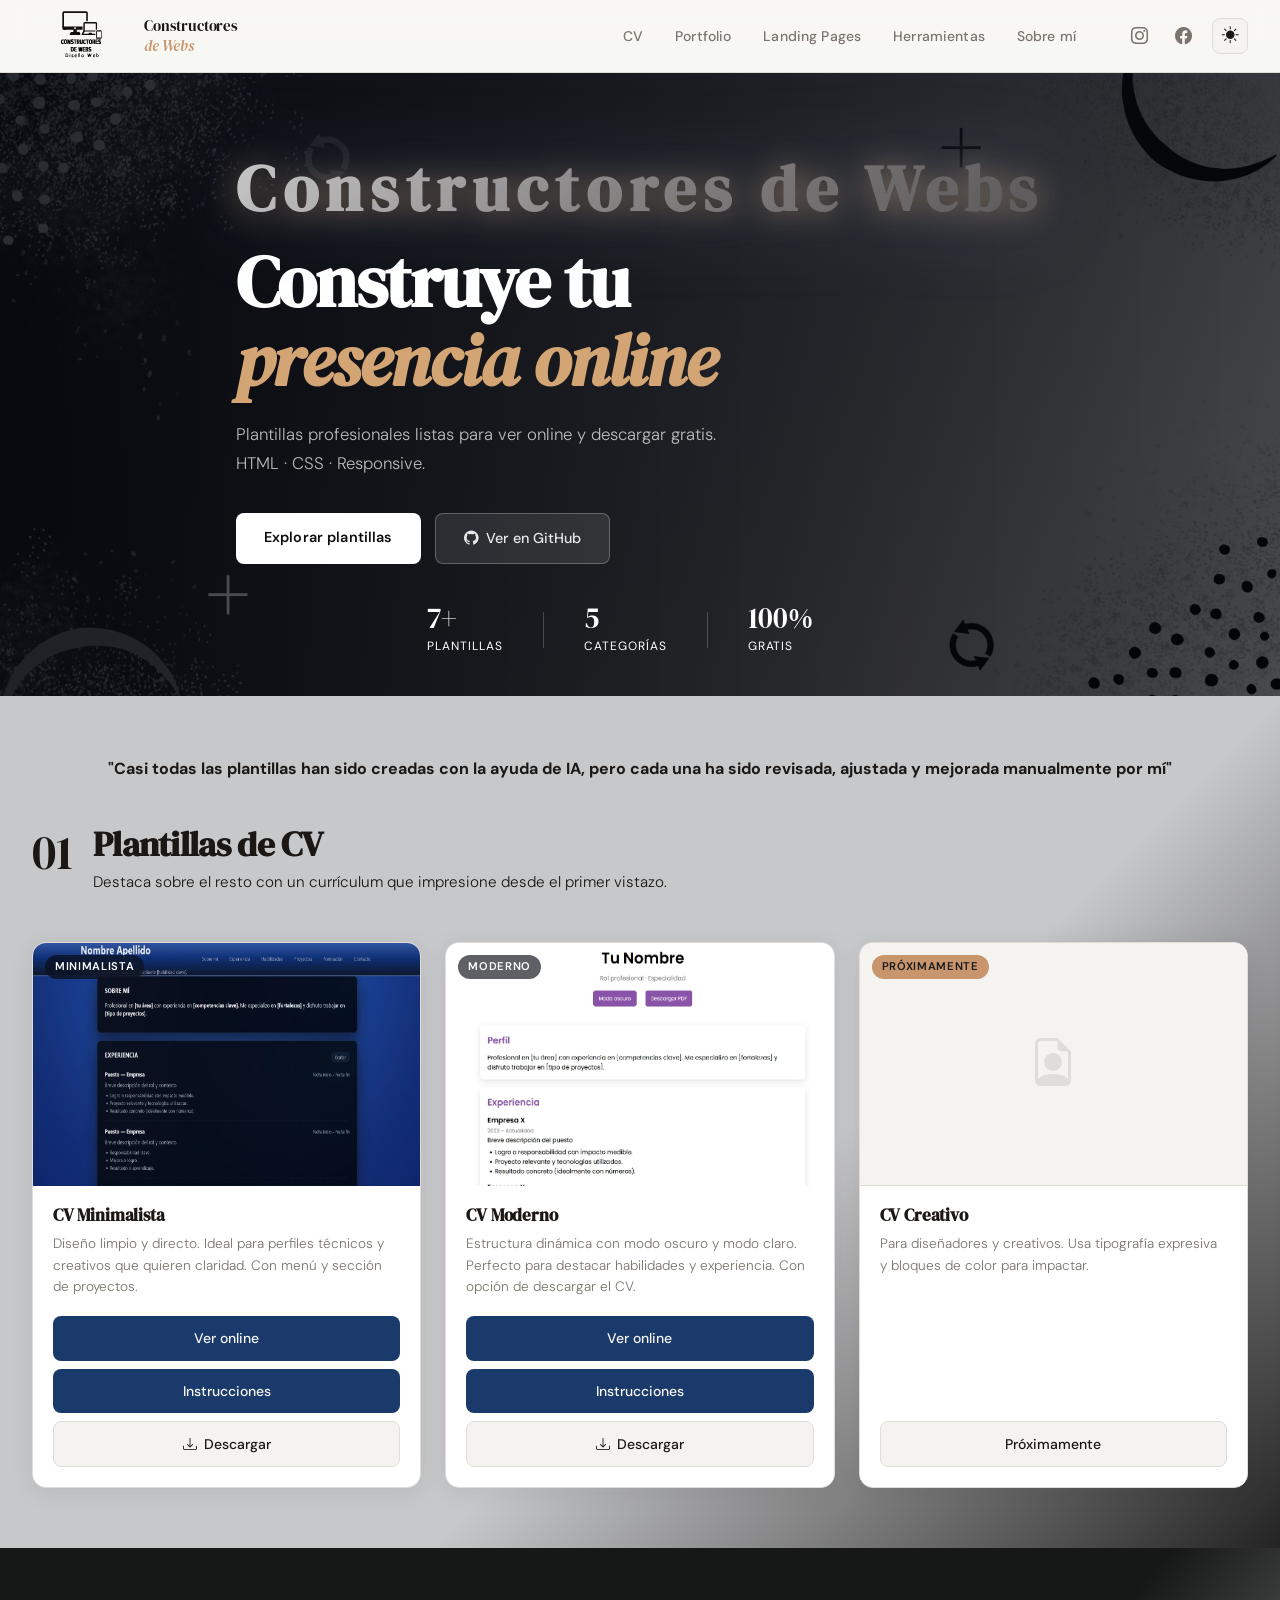
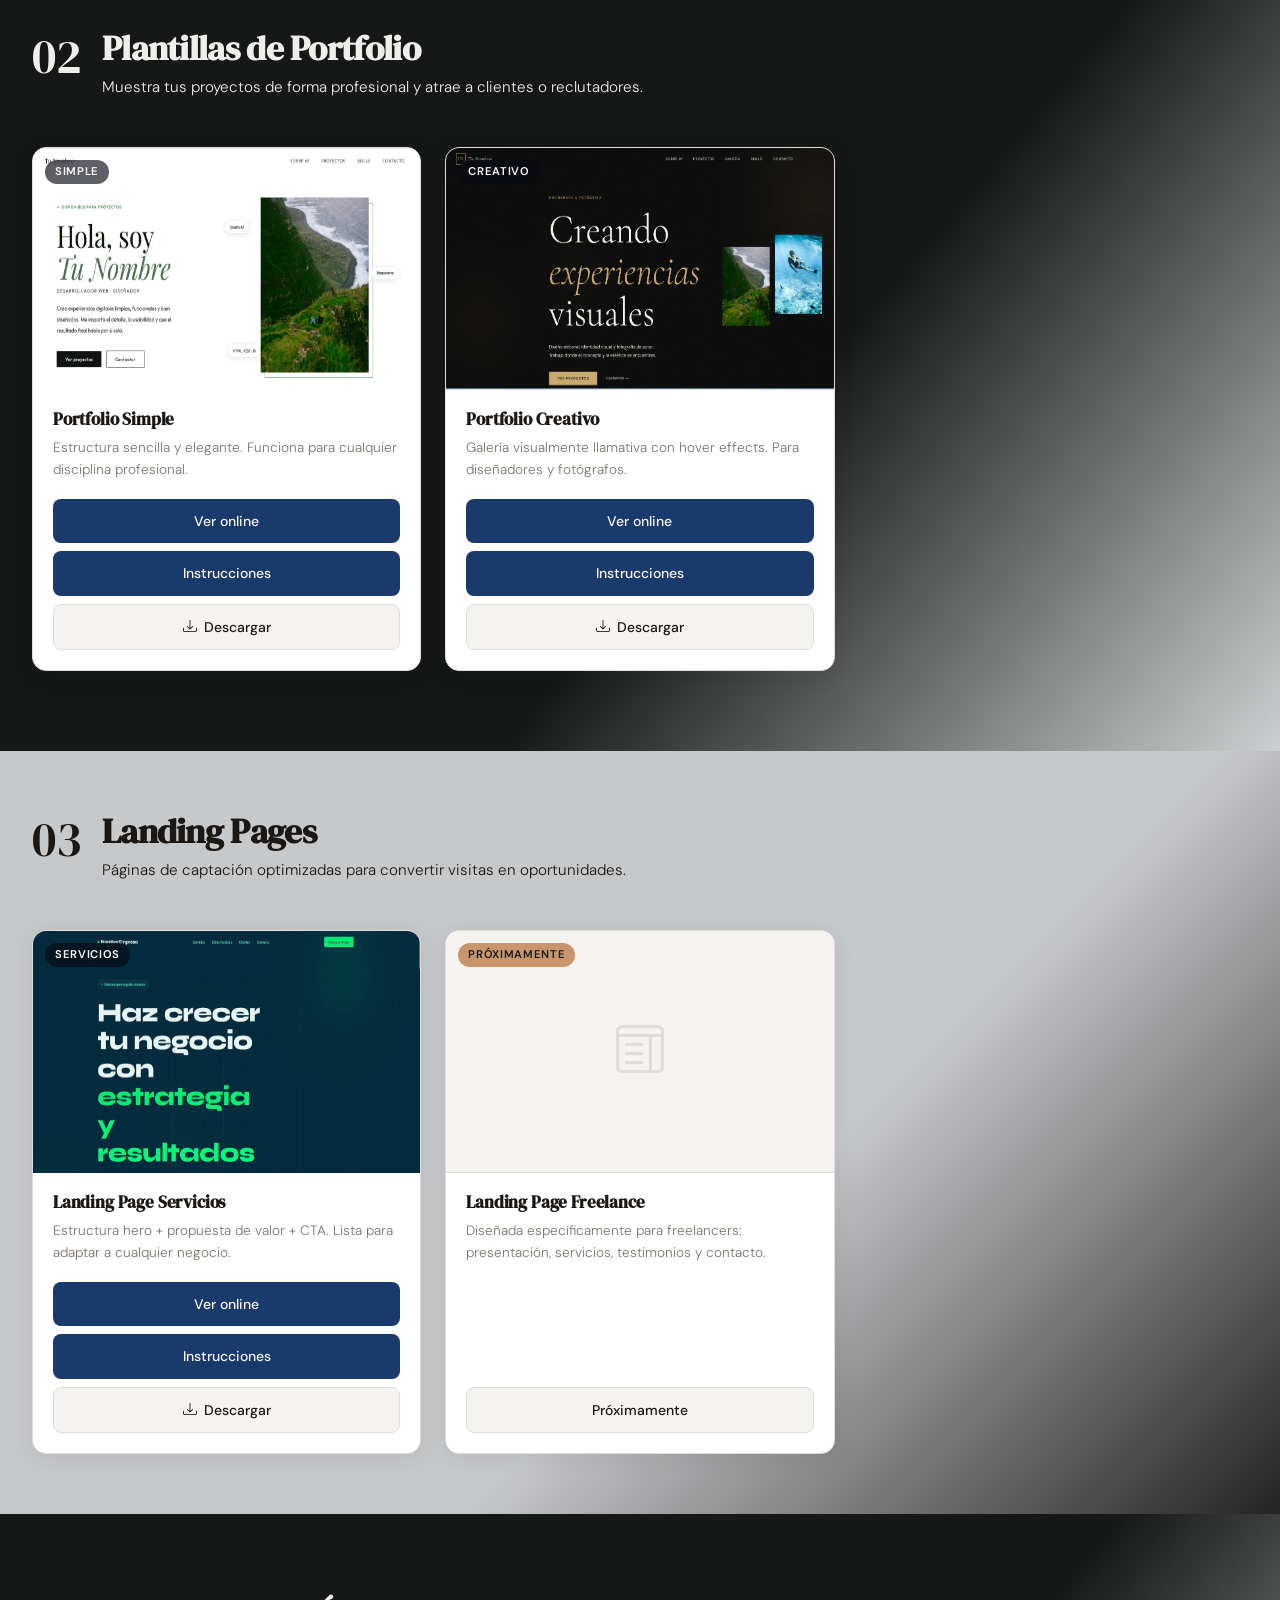
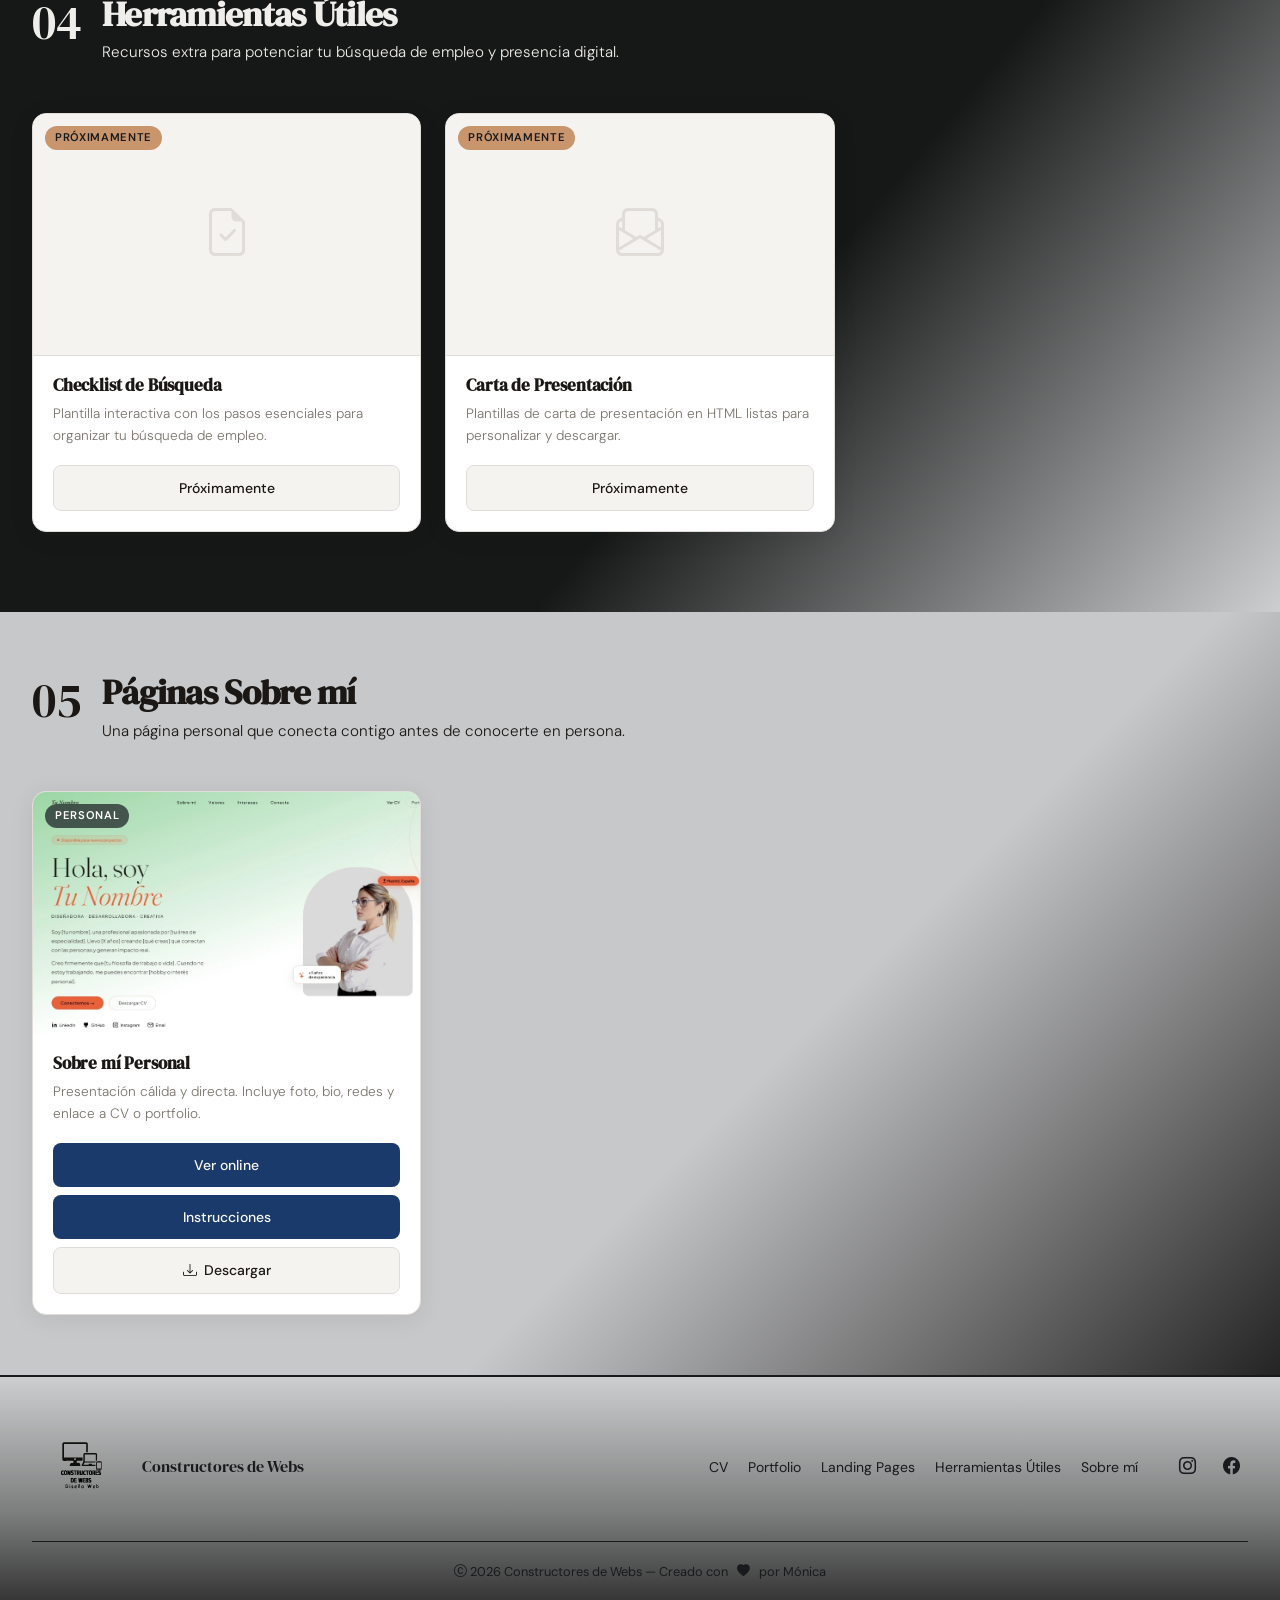
==== index.html @ 54558b50 "Publicación de mi web principal" ====
<!DOCTYPE html>
<html lang="es">

<head>
  <meta charset="UTF-8">
  <meta name="viewport" content="width=device-width, initial-scale=1.0">
  <title>Constructores de Webs</title>
  <link rel="preconnect" href="https://fonts.googleapis.com">
  <link rel="preconnect" href="https://fonts.gstatic.com" crossorigin>
  <link
    href="https://fonts.googleapis.com/css2?family=DM+Serif+Display:ital@0;1&family=DM+Sans:ital,opsz,wght@0,9..40,300;0,9..40,400;0,9..40,500;1,9..40,300&display=swap"
    rel="stylesheet">
  <link rel="stylesheet" href="styles.css">
  <link rel="stylesheet" href="https://cdn.jsdelivr.net/npm/bootstrap-icons@1.11.3/font/bootstrap-icons.css">
</head>

<body class="light">

  <!-- HEADER -->
  <header id="main-header">
    <div class="header-inner">

      <div class="logo-container">
        <div class="logo">
          <img id="logo-img" src="img/logo-laptos-negro-fondo-transparente.svg" alt="Logo">
        </div>
        <span class="site-name">Constructores<br><em>de Webs</em></span>
      </div>

      <nav id="main-nav">
        <a href="#cv">CV</a>
        <a href="#portfolio">Portfolio</a>
        <a href="#landing">Landing Pages</a>
        <a href="#herramientas">Herramientas</a>
        <a href="#sobre-mi">Sobre mí</a>
      </nav>

      <div class="header-actions">
        <div class="redes">
          <a href="https://www.instagram.com/constructoresdewebs/" target="_blank" aria-label="Instagram">
            <i class="bi bi-instagram"></i>
          </a>
          <a href="https://www.facebook.com/profile.php?id=61577975565419" target="_blank" aria-label="Facebook">
            <i class="bi bi-facebook"></i>
          </a>
        </div>
        <button id="modo-toggle" aria-label="Cambiar tema">
          <i id="icono-modo" class="bi bi-sun-fill"></i>
        </button>
        <button class="hamburger" id="hamburger" aria-label="Menú">
          <span></span><span></span><span></span>
        </button>
      </div>

    </div>
  </header>

  <!-- MOBILE NAV DRAWER -->
  <div class="nav-drawer" id="nav-drawer">
    <a href="#cv" class="drawer-link">CV</a>
    <a href="#portfolio" class="drawer-link">Portfolio</a>
    <a href="#landing" class="drawer-link">Landing Pages</a>
    <a href="#herramientas" class="drawer-link">Herramientas</a>
    <a href="#sobre-mi" class="drawer-link">Sobre mí</a>
  </div>

  <!-- HERO -->
  <section class="hero">
    <div class="hero-bg">
      <img src="img/banner-constructores-webs.webp" alt="Banner Constructores de Webs">
      <div class="hero-overlay"></div>
    </div>
    <div class="hero-content">
      <h1 class="hero-eyebrow">Constructores de Webs</h1>
      <h2 class="hero-title">Construye tu<br><em>presencia online</em></h2>
      <p class="hero-sub">Plantillas profesionales listas para ver online y descargar gratis.<br>HTML · CSS ·
        Responsive.</p>
      <div class="hero-ctas">
        <a href="#cv" class="btn-hero-primary">Explorar plantillas</a>
        <a href="https://github.com/" target="_blank" class="btn-hero-ghost">
          <i class="bi bi-github"></i> Ver en GitHub
        </a>
      </div>
    </div>
    <div class="hero-stats">
      <div class="stat"><span class="stat-num">7+</span><span class="stat-label">Plantillas</span></div>
      <div class="stat-divider"></div>
      <div class="stat"><span class="stat-num">5</span><span class="stat-label">Categorías</span></div>
      <div class="stat-divider"></div>
      <div class="stat"><span class="stat-num">100%</span><span class="stat-label">Gratis</span></div>
    </div>
  </section>

  <!-- CV -->
  <section id="cv" class="plantilla-section">
    <div>
      <h4 id="ia">"Casi todas las plantillas han sido creadas con la ayuda de IA, pero cada una  ha sido revisada,
          ajustada y mejorada manualmente por mí"</h4>
    </div>
    <div class="section-header">
      <span class="section-tag">01</span>
      <h2>Plantillas de CV</h2>
      <p id="descripcion">Destaca sobre el resto con un currículum que impresione desde el primer vistazo.</p>
    </div>
    <div class="grid">

      <div class="card">
        <div class="card-badge">Minimalista</div>
        <div class="card-img-wrap">
          <img src="assets/img/previews/cv_minimalista.webp" alt="CV Minimalista">
          <div class="card-overlay">
            <a class="btn-preview" href="cv_templates/cv_minimalista/index.html" target="_blank">
              <i class="bi bi-eye"></i> Ver online
            </a>
          </div>
        </div>
        <div class="card-body">
          <h3>CV Minimalista</h3>
          <p class="card-desc">Diseño limpio y directo. Ideal para perfiles técnicos y creativos que quieren claridad.
            Con menú y sección de proyectos.</p>
          <div class="card-actions">
            <a class="btn" href="cv_templates/cv_minimalista/index.html" target="_blank">Ver online</a>
            <a class="btn" href="cv_templates/cv_minimalista/Instrucciones-CVMinimalista.pdf"
              target="_blank">
              Instrucciones
            </a>
            <a class="btn-secondary" href="cv_templates/cv_minimalista/cv_minimalista.zip" download>
              <i class="bi bi-download"></i> Descargar
            </a>
          </div>
        </div>
      </div>

      <div class="card">
        <div class="card-badge">Moderno</div>
        <div class="card-img-wrap">
          <img src="assets/img/previews/cv_moderno.webp" alt="CV Moderno">
          <div class="card-overlay">
            <a class="btn-preview" href="cv_templates/cv_moderno/index.html" target="_blank">
              <i class="bi bi-eye"></i> Ver online
            </a>
          </div>
        </div>
        <div class="card-body">
          <h3>CV Moderno</h3>
          <p class="card-desc">Estructura dinámica con modo oscuro y modo claro. Perfecto para destacar habilidades y
            experiencia. Con opción de descargar el CV.</p>
          <div class="card-actions">
            <a class="btn" href="cv_templates/cv_moderno/index.html" target="_blank">Ver online</a>
             <a class="btn" href="cv_templates/cv_moderno/Instrucciones-CV-Moderno.pdf"
              target="_blank">
              Instrucciones
            </a>
            <a class="btn-secondary" href="cv_templates/cv_moderno/cv_moderno.zip" download>
              <i class="bi bi-download"></i> Descargar
            </a>
          </div>
        </div>
      </div>

      <div class="card card-suggested">
        <div class="card-badge badge-new">Próximamente</div>
        <div class="card-img-wrap card-img-placeholder">
          <i class="bi bi-file-earmark-person placeholder-icon"></i>
        </div>
        <div class="card-body">
          <h3>CV Creativo</h3>
          <p class="card-desc">Para diseñadores y creativos. Usa tipografía expresiva y bloques de color para impactar.
          </p>
          <div class="card-actions">
            <a class="btn btn-disabled" id="prox" href="#">Próximamente</a>
          </div>
        </div>
      </div>

    </div>
  </section>

  <!-- PORTFOLIO -->
  <section id="portfolio" class="plantilla-section alt-section">
    <div class="section-header">
      <span class="section-tag num-section">02</span>
      <h2 id="section-title">Plantillas de Portfolio</h2>
      <p id="description">Muestra tus proyectos de forma profesional y atrae a clientes o reclutadores.</p>
    </div>
    <div class="grid">

      <div class="card">
        <div class="card-badge">Simple</div>
        <div class="card-img-wrap">
          <img src="assets/img/previews/porfolio-simple.webp" alt="Portfolio Simple">
          <div class="card-overlay">
            <a class="btn-preview" href="plantillas/portfolio/simple/index.html" target="_blank">
              <i class="bi bi-eye"></i> Ver online
            </a>
          </div>
        </div>
        <div class="card-body">
          <h3>Portfolio Simple</h3>
          <p class="card-desc">Estructura sencilla y elegante. Funciona para cualquier disciplina profesional.</p>
          <div class="card-actions">
            <a class="btn" href="porfolio_templates/porfolio_simple/index.html" target="_blank">Ver online</a>
            <a class="btn" href="porfolio_templates/porfolio_simple/Instrucciones-Portfolio-Simple.pdf"
              target="_blank">
              Instrucciones
            </a>
            <a class="btn-secondary" href="porfolio_templates/porfolio_simple/porfolio_simple.zip" download>
              <i class="bi bi-download"></i> Descargar
            </a>
          </div>
        </div>
      </div>

      <div class="card">
        <div class="card-badge">Creativo</div>
        <div class="card-img-wrap">
          <img src="assets/img/previews/porfolio_creativo.webp" alt="Portfolio Creativo">
          <div class="card-overlay">
            <a class="btn-preview" href="porfolio_templates/porfolio_simple/index.html" target="_blank">
              <i class="bi bi-eye"></i> Ver online
            </a>
          </div>
        </div>
        <div class="card-body">
          <h3>Portfolio Creativo</h3>
          <p class="card-desc">Galería visualmente llamativa con hover effects. Para diseñadores y fotógrafos.</p>
          <div class="card-actions">
            <a class="btn" href="porfolio_templates/porfolio_creativo/index.html" target="_blank">Ver online</a>
             <a class="btn" href="porfolio_templates/porfolio_creativo/Instrucciones-Portfolio-Creativo.pdf"
              target="_blank">
              Instrucciones
            </a>
            <a class="btn-secondary" href="porfolio_templates/porfolio_creativo/porfolio_creativo.zip" download>
              <i class="bi bi-download"></i> Descargar
            </a>
          </div>
        </div>
      </div>

    </div>
  </section>

  <!-- LANDING PAGES -->
  <section id="landing" class="plantilla-section">
    <div class="section-header">
      <span class="section-tag">03</span>
      <h2>Landing Pages</h2>
      <p id="descripcion">Páginas de captación optimizadas para convertir visitas en oportunidades.</p>
    </div>
    <div class="grid">

      <div class="card">
        <div class="card-badge">Servicios</div>
        <div class="card-img-wrap">
          <img src="assets/img/previews/landing-servicios.webp" alt="Landing Page 1">
          <div class="card-overlay">
            <a class="btn-preview" href="landing_pages/landing-servicios/index.html" target="_blank">
              <i class="bi bi-eye"></i> Ver online
            </a>
          </div>
        </div>
        <div class="card-body">
          <h3>Landing Page Servicios</h3>
          <p class="card-desc">Estructura hero + propuesta de valor + CTA. Lista para adaptar a cualquier negocio.</p>
          <div class="card-actions">
            <a class="btn" href="landing_pages/landing-servicios/index.html" target="_blank">Ver online</a>
            <a class="btn" href="landing_pages/landing-servicios/Instrucciones-landing-servicios.pdf"
              target="_blank">
              Instrucciones
            </a>
            <a class="btn-secondary" href="landing_pages/landing-servicios/landing-servicios.zip" download>
              <i class="bi bi-download"></i> Descargar
            </a>
          </div>
        </div>
      </div>

      <div class="card card-suggested">
        <div class="card-badge badge-new">Próximamente</div>
        <div class="card-img-wrap card-img-placeholder">
          <i class="bi bi-layout-text-window placeholder-icon"></i>
        </div>
        <div class="card-body">
          <h3>Landing Page Freelance</h3>
          <p class="card-desc">Diseñada específicamente para freelancers: presentación, servicios, testimonios y
            contacto.</p>
          <div class="card-actions">
            <a class="btn btn-disabled" id="prox" href="#">Próximamente</a>
          </div>
        </div>
      </div>

    </div>
  </section>

  <!-- HERRAMIENTAS -->
  <section id="herramientas" class="plantilla-section alt-section">
    <div class="section-header">
      <span class="section-tag num-section">04</span>
      <h2 id="section-title">Herramientas Útiles</h2>
      <p id="description">Recursos extra para potenciar tu búsqueda de empleo y presencia digital.</p>
    </div>
    <div class="grid">

      <div class="card card-suggested">
        <div class="card-badge badge-new">Próximamente</div>
        <div class="card-img-wrap card-img-placeholder">
          <i class="bi bi-file-earmark-check placeholder-icon"></i>
        </div>
        <div class="card-body">
          <h3>Checklist de Búsqueda</h3>
          <p class="card-desc">Plantilla interactiva con los pasos esenciales para organizar tu búsqueda de empleo.</p>
          <div class="card-actions">
            <a class="btn btn-disabled" id="prox" href="#">Próximamente</a>
          </div>
        </div>
      </div>

      <div class="card card-suggested">
        <div class="card-badge badge-new">Próximamente</div>
        <div class="card-img-wrap card-img-placeholder">
          <i class="bi bi-envelope-paper placeholder-icon"></i>
        </div>
        <div class="card-body">
          <h3>Carta de Presentación</h3>
          <p class="card-desc">Plantillas de carta de presentación en HTML listas para personalizar y descargar.</p>
          <div class="card-actions">
            <a class="btn btn-disabled" id="prox" href="#">Próximamente</a>
          </div>
        </div>
      </div>

    </div>
  </section>

  <!-- SOBRE MI -->
  <section id="sobre-mi" class="plantilla-section">
    <div class="section-header">
      <span class="section-tag">05</span>
      <h2>Páginas Sobre mí</h2>
      <p id="descripcion">Una página personal que conecta contigo antes de conocerte en persona.</p>
    </div>
    <div class="grid">

      <div class="card">
        <div class="card-badge">Personal</div>
        <div class="card-img-wrap">
          <img src="assets/img/previews/sobre-mi-personal.webp" alt="Sobre mí personal">
          <div class="card-overlay">
            <a class="btn-preview" href="sobre_mi/sobre-mi-personal/index.html" target="_blank">
              <i class="bi bi-eye"></i> Ver online
            </a>
          </div>
        </div>
        <div class="card-body">
          <h3>Sobre mí Personal</h3>
          <p class="card-desc">Presentación cálida y directa. Incluye foto, bio, redes y enlace a CV o portfolio.</p>
          <div class="card-actions">
            <a class="btn" href="sobre_mi/sobre-mi-personal/index.html" target="_blank">Ver online</a>
            <a class="btn" href="sobre_mi/sobre-mi-personal/Instrucciones-Sobre-mi-personal.pdf"
              target="_blank">
              Instrucciones
            </a>
            <a class="btn-secondary" href="sobre_mi/sobre-mi-personal/sobre-mi-personal.zip" download>
              <i class="bi bi-download"></i> Descargar
            </a>
          </div>
        </div>
      </div>

    </div>
  </section>

  <!-- FOOTER -->
  <footer>
    <div class="footer-inner">
      <div class="footer-brand">
        <img id="f-logo" src="img/logo-laptos-negro-fondo-transparente.svg" alt="Logo">
        <span id="const">Constructores de Webs</span>
      </div>
      <nav class="footer-nav">
        <a href="#cv">CV</a>
        <a href="#portfolio">Portfolio</a>
        <a href="#landing">Landing Pages</a>
        <a href="#herramientas">Herramientas Útiles</a>
        <a href="#sobre-mi">Sobre mí</a>
      </nav>
      <div class="footer-redes">
        <a href="https://www.instagram.com/constructoresdewebs/" target="_blank"><i class="bi bi-instagram"></i></a>
        <a href="https://www.facebook.com/profile.php?id=61577975565419" target="_blank"><i
            class="bi bi-facebook"></i></a>
      </div>
    </div>
    <p class="footer-copy"><i class="bi bi-c-circle"></i> 2026 Constructores de Webs — Creado con <i
        class="bi bi-heart-fill heart"></i> por Mónica</p>
  </footer>

  <script src="script.js"></script>

</body>

</html>
---- styles.css ----
/* ===========================
   RESET & BASE
=========================== */
*, *::before, *::after {
  box-sizing: border-box;
  margin: 0;
  padding: 0;
}

html {
  scroll-behavior: smooth;
}

body {
  font-family: 'DM Sans', sans-serif;
  font-size: 16px;
  line-height: 1.6;
  transition: background 0.35s, color 0.35s;
}

/* ===========================
   VARIABLES (LIGHT / DARK)
=========================== */
body.light {
  --bg:        #f8f7f4;
  --bg-alt:    #f0eeea;
  --bg-secciones-grupo1: #161818;
  --bg-secciones-grupo1-end: #cdcecf;
  --bg-secciones-grupo2: #c7c8ca;
  --bg-secciones-grupo2-end: #252424;
  --surface:   #ffffff;
  --surface-2: #f4f3f0;
  --border:    #e0ddd8;
  --text:      #1a1714;
  --text2:     #181a1d;
  --text-muted:#7a746c;
  --accent:    #1a3a6b;
  --accent-2:  #c8956c;
  --desc: #f0eeea;
  --header-bg: rgba(248, 247, 244, 0.88);
  --shadow:    0 4px 24px rgba(26,23,20,0.08);
  --shadow-hover: 0 12px 40px rgba(26,23,20,0.14);
  background-color: var(--bg);
  color: var(--text);
}


body.dark {
  --bg:        #0e0d0c;
  --bg-alt:    #161411;
  --bg-secciones-grupo1: #cdcecf;
  --bg-secciones-grupo1-end:#484b4e;
  --bg-secciones-grupo2: #23282b;
  --bg-secciones-grupo2-end: #a8b1bb;
  --surface:   #1c1a17;
  --surface-2: #242118;
  --border:    #2e2b24;
  --text:      #f0ece4;
  --text2:     #181a1d;
  --text-muted:#8c8478;
  --accent:    #7fa8e8;
  --accent-2:  #d4a574;
  --desc: #f0eeea;
  --header-bg: rgba(14, 13, 12, 0.9);
  --shadow:    0 4px 24px rgba(0,0,0,0.4);
  --shadow-hover: 0 12px 40px rgba(0,0,0,0.6);
  background-color: var(--bg);
  color: var(--text);
}

/* ===========================
   TYPOGRAPHY
=========================== */
h1, h2, h3 {
  font-family: 'DM Serif Display', serif;
  line-height: 1.15;
  letter-spacing: -0.01em;
}

em {
  font-style: italic;
  color: var(--accent-2);
}

/* ===========================
   HEADER
=========================== */
header {
  position: fixed;
  top: 0;
  left: 0;
  width: 100%;
  z-index: 1000;
  background: var(--header-bg);
  backdrop-filter: blur(14px);
  -webkit-backdrop-filter: blur(14px);
  border-bottom: 1px solid var(--border);
  transition: background 0.35s, border-color 0.35s, box-shadow 0.35s;
}

header.scrolled {
  box-shadow: var(--shadow);
}

.header-inner {
  max-width: 1280px;
  margin: auto;
  padding: 0 32px;
  height: 72px;
  display: flex;
  align-items: center;
  gap: 32px;
}

/* Logo */
.logo-container {
  display: flex;
  align-items: center;
  gap: 12px;
  text-decoration: none;
  color: inherit;
  flex-shrink: 0;
}

.logo {
  width: 100px;
  height: 100px;
  display: flex;
  align-items: center;
  justify-content: center;
}

.logo img {
  width: 100%;
  height: 100%;
  object-fit: contain;
}

.site-name {
  font-family: 'DM Serif Display', serif;
  font-size: 0.95rem;
  line-height: 1.3;
  letter-spacing: -0.01em;
  color: var(--text);
}

/* Nav */
#main-nav {
  display: flex;
  align-items: center;
  gap: 4px;
  margin-left: auto;
}

#main-nav a {
  padding: 6px 14px;
  font-size: 0.875rem;
  font-weight: 500;
  color: var(--text-muted);
  text-decoration: none;
  border-radius: 6px;
  transition: color 0.2s, background 0.2s;
  letter-spacing: 0.01em;
}

#main-nav a:hover {
  color: var(--text);
  background: var(--surface-2);
}

/* Header actions */
.header-actions {
  display: flex;
  align-items: center;
  gap: 12px;
  flex-shrink: 0;
}

.redes {
  display: flex;
  gap: 10px;
}

.redes a {
  width: 34px;
  height: 34px;
  display: flex;
  align-items: center;
  justify-content: center;
  color: var(--text-muted);
  font-size: 17px;
  border-radius: 8px;
  text-decoration: none;
  transition: color 0.2s, background 0.2s;
}

.redes a:hover {
  color: var(--text);
  background: var(--surface-2);
}

#modo-toggle {
  cursor: pointer;
  width: 36px;
  height: 36px;
  display: flex;
  align-items: center;
  justify-content: center;
  font-size: 17px;
  background: var(--surface-2);
  color: var(--text);
  border: 1px solid var(--border);
  border-radius: 8px;
  transition: background 0.2s, border-color 0.2s;
}

#modo-toggle:hover {
  background: var(--border);
}

/* Hamburger */
.hamburger {
  display: none;
  flex-direction: column;
  justify-content: center;
  gap: 5px;
  width: 36px;
  height: 36px;
  background: var(--surface-2);
  border: 1px solid var(--border);
  border-radius: 8px;
  cursor: pointer;
  padding: 8px;
}

.hamburger span {
  display: block;
  width: 100%;
  height: 2px;
  background: var(--text);
  border-radius: 2px;
  transition: 0.3s;
}

/* Mobile drawer */
.nav-drawer {
  position: fixed;
  top: 72px;
  left: 0;
  width: 100%;
  background: var(--surface);
  border-bottom: 1px solid var(--border);
  z-index: 999;
  display: flex;
  flex-direction: column;
  padding: 12px 24px 20px;
  gap: 4px;
  transform: translateY(-110%);
  opacity: 0;
  transition: transform 0.3s ease, opacity 0.3s ease;
}

.nav-drawer.open {
  transform: translateY(0);
  opacity: 1;
}

.drawer-link {
  padding: 12px 16px;
  font-size: 1rem;
  font-weight: 500;
  color: var(--text);
  text-decoration: none;
  border-radius: 8px;
  transition: background 0.2s;
}

.drawer-link:hover {
  background: var(--surface-2);
}

/* ===========================
   HERO
=========================== */
.hero {
  margin-top: 72px;
  position: relative;
  min-height: 520px;
  display: flex;
  flex-direction: column;
  justify-content: center;
  overflow: hidden;
}

.hero-bg {
  position: absolute;
  inset: 0;
  z-index: 0;
}

.hero-bg img {
  width: 100%;
  height: 100%;
  object-fit: cover;
  display: block;
}

.hero-overlay {
  position: absolute;
  inset: 0;
  background: linear-gradient(
    135deg,
    rgba(10, 12, 20, 0.82) 0%,
    rgba(10, 12, 20, 0.60) 60%,
    rgba(10, 12, 20, 0.38) 100%
  );
}

.hero-content {
  position: relative;
  z-index: 1;
  max-width: 1280px;
  margin: 0 auto;
  padding: 80px 32px 40px;
  animation: fadeUp 0.8s ease both;
}

@keyframes fadeUp {
  from { opacity: 0; transform: translateY(28px); }
  to   { opacity: 1; transform: translateY(0); }
}

.hero-eyebrow {
  font-size: 4rem;
  font-weight: 800;
  letter-spacing: 0.12em;
  color: rgba(255,255,255,0.55);
  margin-bottom: 16px;
  background: linear-gradient(135deg, #c7c7c7 0%, #848081 50%, #5b5859 100%);
  -webkit-background-clip: text;
  -webkit-text-fill-color: transparent;
  background-clip: text;
  filter: drop-shadow(0 2px 16px rgba(212, 165, 116, 0.55)) drop-shadow(0 0px 40px rgba(127, 168, 232, 0.3));
}

.hero-title {
  font-family: 'DM Serif Display', serif;
  font-size: clamp(2.5rem, 6vw, 4.5rem);
  color: #ffffff;
  margin-bottom: 20px;
  line-height: 1.1;
  letter-spacing: -0.02em;
}

.hero-title em {
  color: #d4a574;
}

.hero-sub {
  font-size: 1.05rem;
  color: rgba(255,255,255,0.7);
  max-width: 480px;
  margin-bottom: 36px;
  font-weight: 300;
  line-height: 1.7;
}

.hero-ctas {
  display: flex;
  gap: 14px;
  flex-wrap: wrap;
}

.btn-hero-primary {
  padding: 13px 28px;
  background: #ffffff;
  color: #0e0d0c;
  font-weight: 600;
  font-size: 0.9rem;
  border-radius: 8px;
  text-decoration: none;
  transition: opacity 0.2s, transform 0.2s;
  letter-spacing: 0.01em;
}

.btn-hero-primary:hover {
  opacity: 0.88;
  transform: translateY(-1px);
}

.btn-hero-ghost {
  padding: 13px 28px;
  background: rgba(255,255,255,0.1);
  color: rgba(255,255,255,0.9);
  font-weight: 500;
  font-size: 0.9rem;
  border-radius: 8px;
  border: 1px solid rgba(255,255,255,0.25);
  text-decoration: none;
  display: flex;
  align-items: center;
  gap: 8px;
  transition: background 0.2s, transform 0.2s;
  backdrop-filter: blur(4px);
}

.btn-hero-ghost:hover {
  background: rgba(255,255,255,0.18);
  transform: translateY(-1px);
}

/* Hero stats bar */
.hero-stats {
  position: relative;
  z-index: 1;
  display: flex;
  align-items: center;
  gap: 0;
  max-width: 1280px;
  margin: 0 auto;
  padding: 0 32px 40px;
  animation: fadeUp 0.8s 0.15s ease both;
}

.stat {
  display: flex;
  flex-direction: column;
  padding-right: 40px;
}

.stat-num {
  font-family: 'DM Serif Display', serif;
  font-size: 1.8rem;
  color: #ffffff;
  line-height: 1;
}

.stat-label {
  font-size: 0.75rem;
  color: #ffffff;
  text-transform: uppercase;
  letter-spacing: 0.08em;
  margin-top: 4px;
}

.stat-divider {
  width: 1px;
  height: 36px;
  background: rgba(255,255,255,0.2);
  margin-right: 40px;
}

/* ===========================
   SECTIONS
=========================== */
#ia {
  margin-bottom: 42px;
  text-align: center;
}
.plantilla-section {
  padding: 60px 32px;
  margin: 0 auto;
}

.alt-section {
  max-width: 100%;
  background: var(--bg-alt);
  padding: 80px 32px;
}

.alt-section .section-header,
.alt-section .grid {
  max-width: 1280px;
  margin-left: auto;
  margin-right: auto;
}

.section-header {
  margin-bottom: 48px;
  display: grid;
  grid-template-columns: auto 1fr;
  grid-template-rows: auto auto;
  column-gap: 20px;
  align-items: start;
}

.section-tag {
  grid-row: 1 / 3;
  font-family: 'DM Serif Display', serif;
  font-size: 3rem;
  color: var(--text);
  line-height: 1;
  padding-top: 4px;
  user-select: none;
}

.num-section {
  color: var(--bg-alt)
}

#section-title {
  color: var(--bg-alt);
}

#description{
  color: var(--bg-alt)
}

#descripcion{
  color: var(--bg-desc)
}

.section-header h2 {
  font-size: clamp(1.6rem, 3vw, 2.2rem);
  color: var(--text);
  letter-spacing: -0.02em;
}

.section-header p {
  color: #353e43;
  font-size: 0.95rem;
  margin-top: 6px;
  font-weight: 300;
}
#cv,
#landing,
#sobre-mi {
  background: linear-gradient(
    135deg, 
    var(--bg-secciones-grupo2)      0%,
    var(--bg-secciones-grupo2)     60%,
    var(--bg-secciones-grupo2-end) 100%
  );
}

#portfolio,
#herramientas{
  background: var(--bg-secciones-grupo1);
  background: linear-gradient(
    130deg,
    var(--bg-secciones-grupo1)      0%,
    var(--bg-secciones-grupo1)     60%,
    var(--bg-secciones-grupo1-end) 100%
  );
}
/* ===========================
   GRID
=========================== */
.grid {
  display: grid;
  grid-template-columns: repeat(3, 1fr);
  gap: 24px;
}

/* ===========================
   CARDS
=========================== */
.card {
  background: var(--surface);
  border: 1px solid var(--border);
  border-radius: 14px;
  overflow: hidden;
  display: flex;
  flex-direction: column;
  transition: transform 0.28s ease, box-shadow 0.28s ease, border-color 0.28s ease;
  box-shadow: var(--shadow);
}

.card:hover {
  transform: translateY(-6px);
  box-shadow: var(--shadow-hover);
  border-color: var(--text-muted);
}

.card-suggested {
  opacity: 0.7;
}

.card-suggested:hover {
  transform: none;
  box-shadow: var(--shadow);
  border-color: var(--border);
  opacity: 0.75;
}

/* Card badge */
.card-badge {
  position: absolute;
  top: 12px;
  left: 12px;
  padding: 3px 10px;
  font-size: 0.7rem;
  font-weight: 600;
  letter-spacing: 0.06em;
  text-transform: uppercase;
  background: rgba(10,12,20,0.65);
  color: #fff;
  border-radius: 20px;
  backdrop-filter: blur(6px);
  z-index: 2;
}

.badge-new {
  background: var(--accent-2);
  color: var(--text2);
}

#prox { 
  color: var(--text);

}
/* Card image */
.card-img-wrap {
  position: relative;
  aspect-ratio: 16/10;
  overflow: hidden;
  background: var(--surface-2);
}

.card-img-wrap img {
  width: 100%;
  height: 100%;
  object-fit: fill;
  display: block;
  transition: transform 0.4s ease;
}

.card:hover .card-img-wrap img {
  transform: scale(1.04);
}

/* Overlay on hover */
.card-overlay {
  position: absolute;
  inset: 0;
  background: rgba(10,12,20,0.5);
  display: flex;
  align-items: center;
  justify-content: center;
  opacity: 0;
  transition: opacity 0.3s ease;
}

.card:hover .card-overlay {
  opacity: 1;
}

.btn-preview {
  padding: 10px 22px;
  background: rgba(255,255,255,0.92);
  color: #0e0d0c;
  font-size: 0.85rem;
  font-weight: 600;
  border-radius: 8px;
  text-decoration: none;
  display: flex;
  align-items: center;
  gap: 7px;
  transition: background 0.2s;
}

.btn-preview:hover {
  background: #ffffff;
}

/* Placeholder for suggested cards */
.card-img-placeholder {
  display: flex;
  align-items: center;
  justify-content: center;
  background: var(--surface-2);
  border-bottom: 1px solid var(--border);
}

.placeholder-icon {
  font-size: 3rem;
  color: var(--border);
}

/* Card body */
.card-body {
  padding: 20px;
  display: flex;
  flex-direction: column;
  flex: 1;
}

.card-body h3 {
  font-size: 1.05rem;
  color: var(--text);
  margin-bottom: 8px;
  letter-spacing: -0.01em;
}


.card-desc {
  font-size: 0.85rem;
  color: var(--text-muted);
  line-height: 1.6;
  margin-bottom: 18px;
  font-weight: 300;
  flex: 1;
}

.card-actions {
  display: flex;
  flex-direction: column;
  gap: 8px;
  margin-top: auto;
}

/* ===========================
   BUTTONS
=========================== */
.btn {
  display: flex;
  align-items: center;
  justify-content: center;
  gap: 7px;
  padding: 11px 18px;
  background: var(--accent);
  color: var(--bg);
  font-size: 0.875rem;
  font-weight: 500;
  text-decoration: none;
  border-radius: 8px;
  text-align: center;
  transition: opacity 0.2s, transform 0.2s;
}

.btn:hover {
  opacity: 0.88;
  transform: translateY(-1px);
}

.btn-secondary {
  display: flex;
  align-items: center;
  justify-content: center;
  gap: 7px;
  padding: 11px 18px;
  background: var(--surface-2);
  color: var(--text);
  font-size: 0.875rem;
  font-weight: 500;
  text-decoration: none;
  border-radius: 8px;
  border: 1px solid var(--border);
  text-align: center;
  transition: background 0.2s, border-color 0.2s, transform 0.2s;
}

.btn-secondary:hover {
  background: var(--border);
  transform: translateY(-1px);
}

.btn-disabled {
  background: var(--surface-2);
  color: var(--text-muted);
  cursor: not-allowed;
  border: 1px solid var(--border);
  pointer-events: none;
  justify-content: center;
}
#des{
  color:var(--text2)
}

/* ===========================
   FOOTER
=========================== */
footer {
  border-top: 2px solid var(--text2);
  padding: 40px 32px 24px;
  background: #cdcecf;
   background: linear-gradient(
    to bottom, 
    #cdcecf     0%,
    #7b7c7c     60%,
    #313131 100%
  );
}

.footer-inner {
  max-width: 1280px;
  margin: 0 auto 24px;
  display: flex;
  align-items: center;
  gap: 32px;
  flex-wrap: wrap;
}
#f-logo {
  width: 100px;
  height: 100px;
}

.footer-brand {
  display: flex;
  align-items: center;
  gap: 10px;
  font-family: 'DM Serif Display', serif;
  font-size: 1rem;
  color: var(--text2);
}

.footer-brand img {
  width: 36px;
  height: 36px;
  object-fit: contain;
}

.footer-nav {
  display: flex;
  gap: 20px;
  margin-left: auto;
}

.footer-nav a {
  font-size: 0.875rem;
  color: var(--text2);
  text-decoration: none;
  transition: color 0.2s;
}

.footer-nav a:hover {
  color: var(--text);
}

.footer-redes {
  display: flex;
  gap: 10px;
}

.footer-redes a {
  width: 34px;
  height: 34px;
  display: flex;
  align-items: center;
  justify-content: center;
  color: var(--text2);
  font-size: 17px;
  border-radius: 8px;
  text-decoration: none;
  transition: color 0.2s, background 0.2s;
}

.footer-redes a:hover {
  color: var(--text);
  background: var(--surface-2);
}

.footer-copy {
  max-width: 1280px;
  margin: 0 auto;
  font-size: 0.8rem;
  color: var(--text2);
  text-align: center;
  padding-top: 20px;
  border-top: 1px solid var(--text2);
}
.heart {
  margin: 0 6px; 
}
/* ===========================
   DARK MODE LOGO SWAP
=========================== */
body.dark #logo-img,
body.dark #footer-logo {
  filter: invert(1);
}

/* ===========================
   RESPONSIVE
=========================== */
@media (max-width: 1024px) {
  .grid {
    grid-template-columns: repeat(2, 1fr);
  }
}

@media (max-width: 768px) {
  #main-nav {
    display: none;
  }

  .hamburger {
    display: flex;
  }

  .header-inner {
    padding: 0 20px;
  }

  .hero-content {
    padding: 60px 20px 32px;
  }

  .hero-stats {
    padding: 0 20px 32px;
  }

  .stat-num {
    font-size: 1.4rem;
  }

  .plantilla-section {
    padding: 60px 20px;
  }

  .section-tag {
    font-size: 2rem;
  }

  footer {
    padding: 32px 20px 20px;
  }

  .footer-inner {
    flex-direction: column;
    align-items: flex-center;
    gap: 20px;
  }

  .footer-nav {
    margin-left: 0;
    flex-wrap: wrap;
    gap: 12px;
  }
}

@media (max-width: 520px) {
  .grid {
    grid-template-columns: 1fr;
  }

  .hero-ctas {
    flex-direction: column;
  }

  .btn-hero-primary,
  .btn-hero-ghost {
    text-align: center;
    justify-content: center;
  }

  .hero-stats {
    gap: 0;
  }

  .stat {
    padding-right: 20px;
  }

  .stat-divider {
    margin-right: 20px;
  }
}
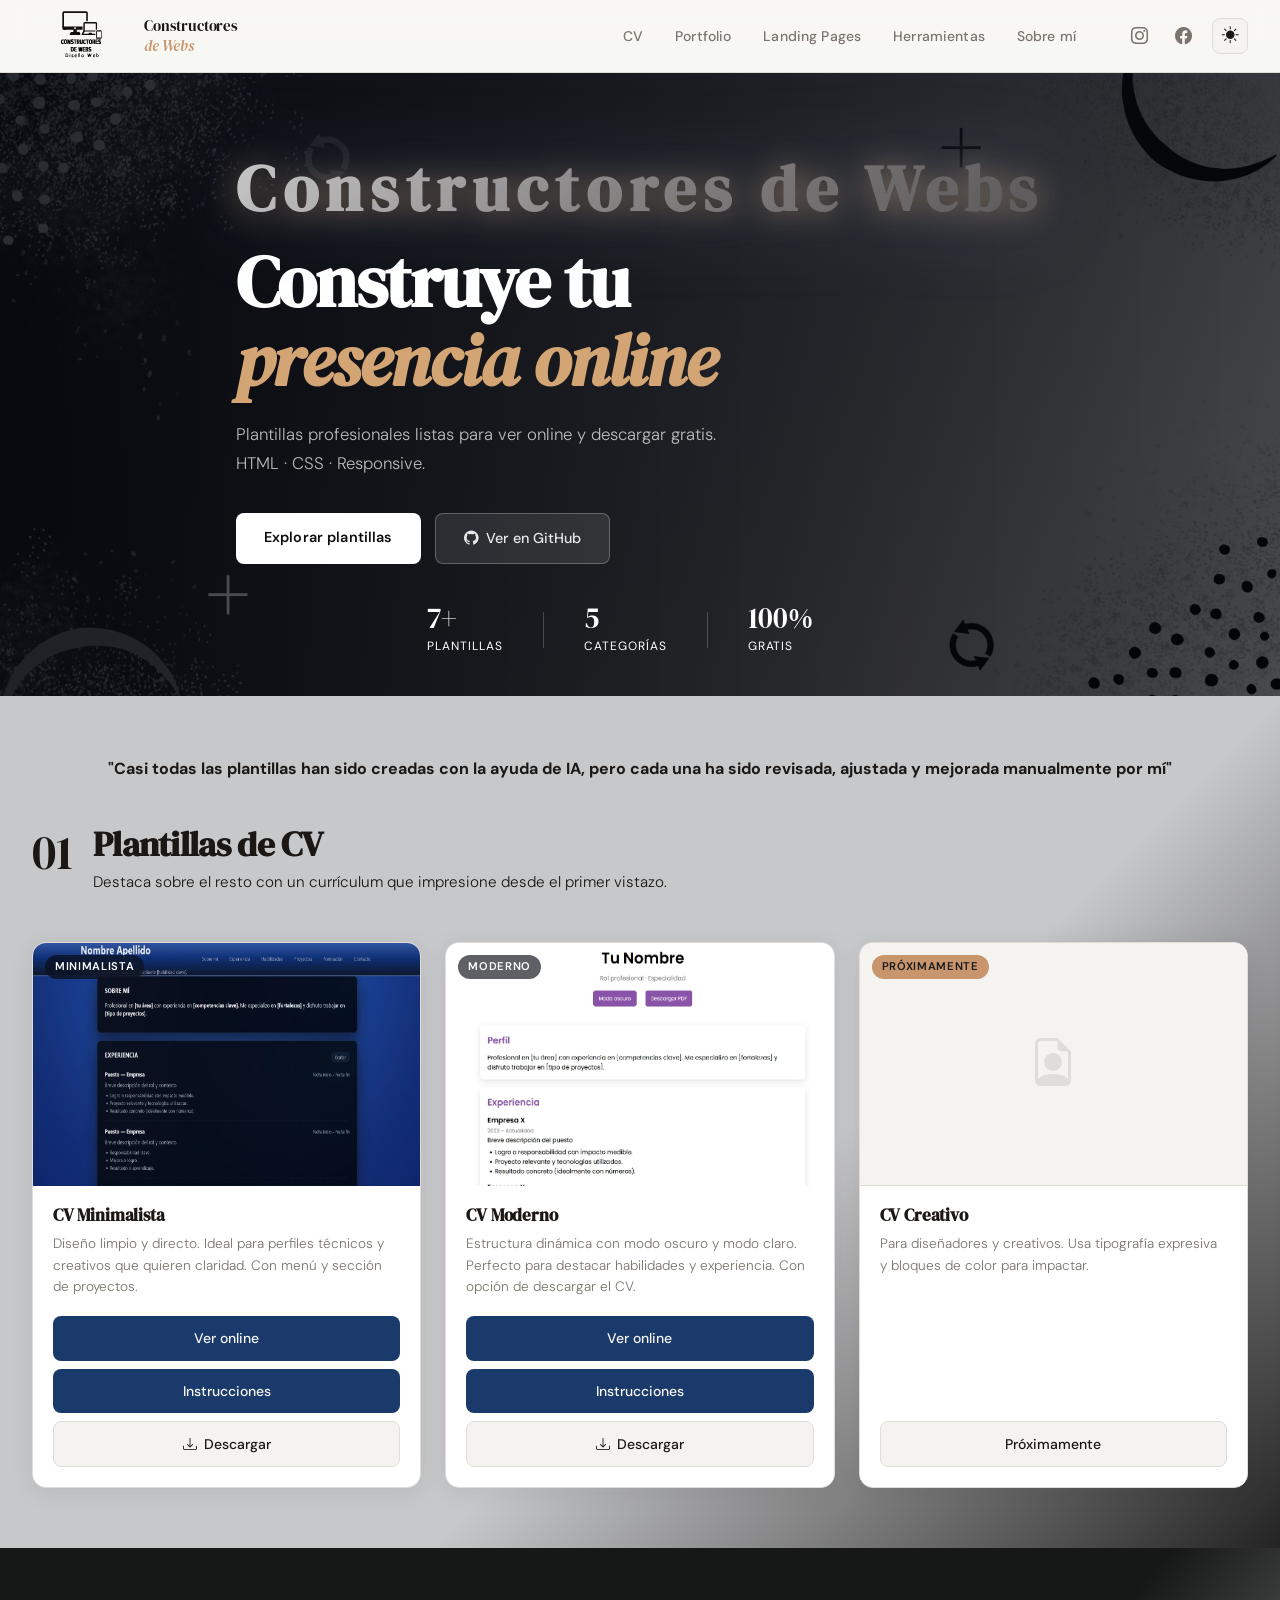
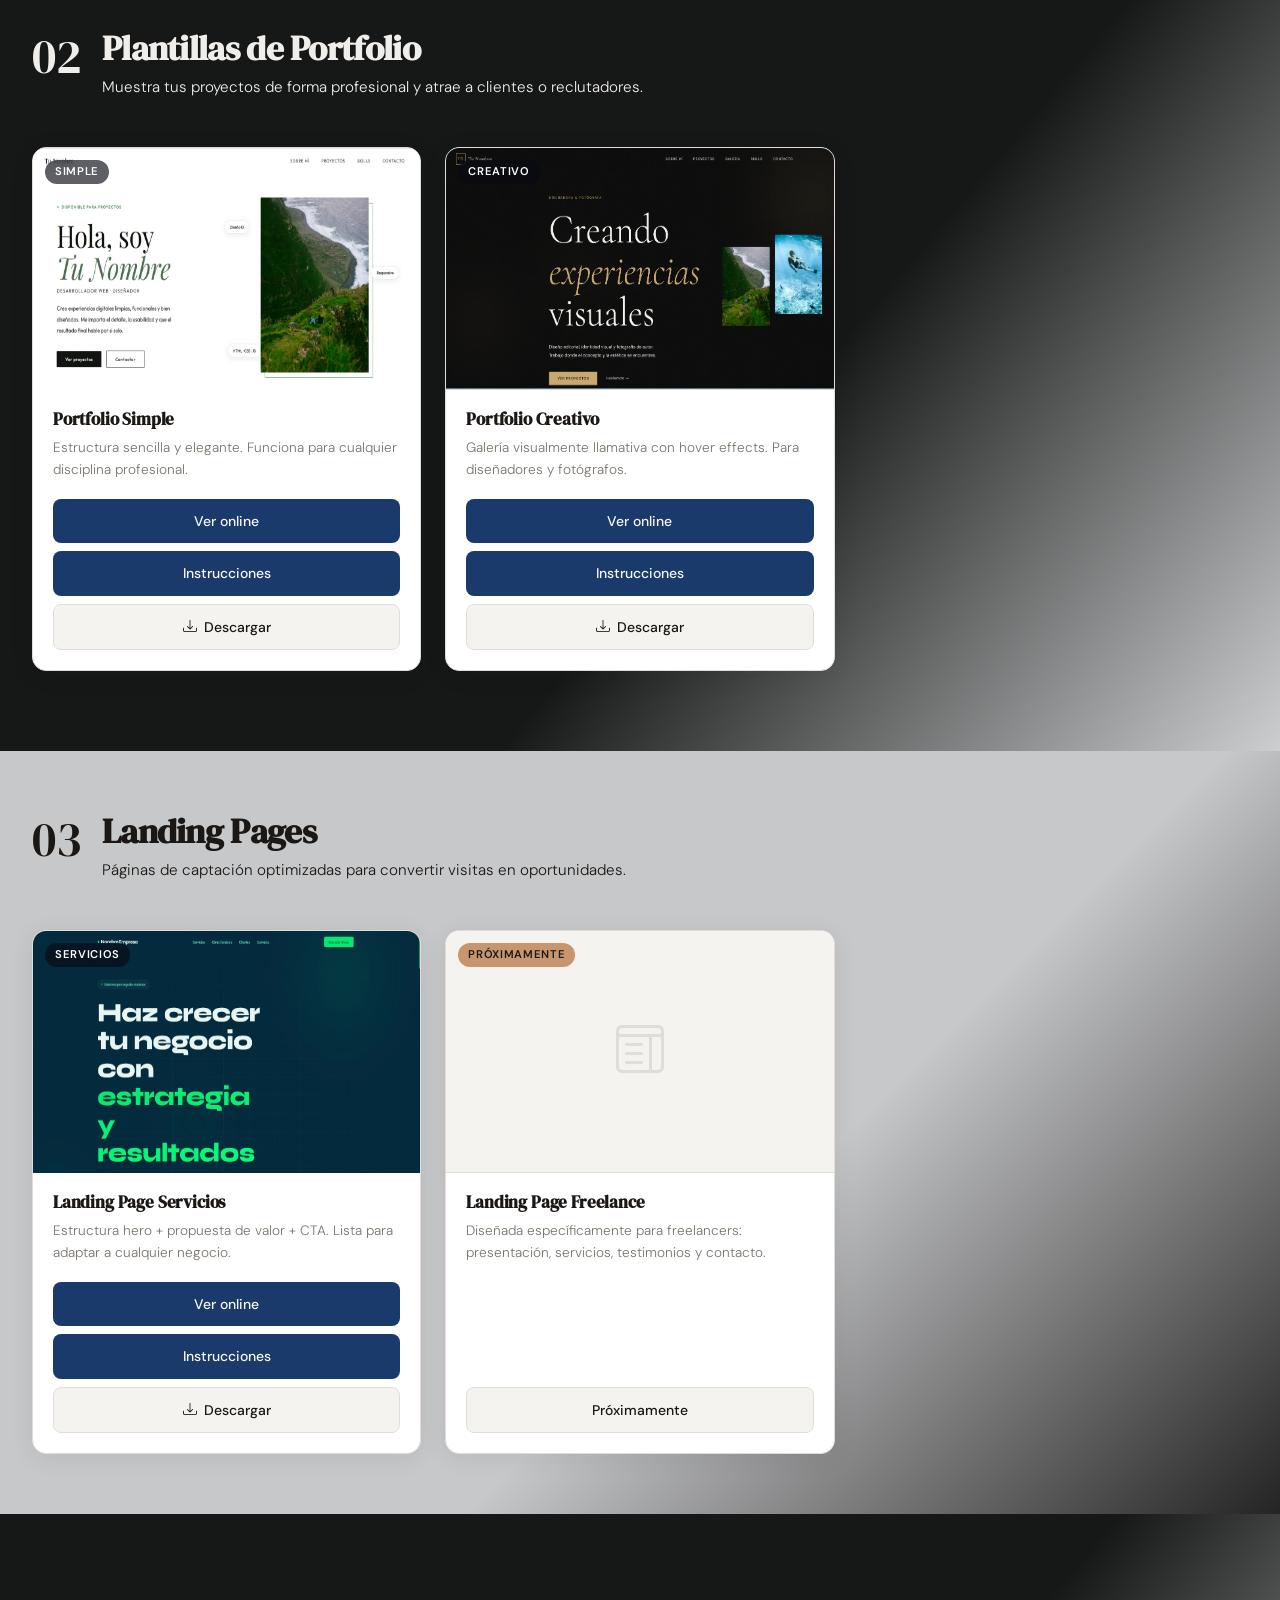
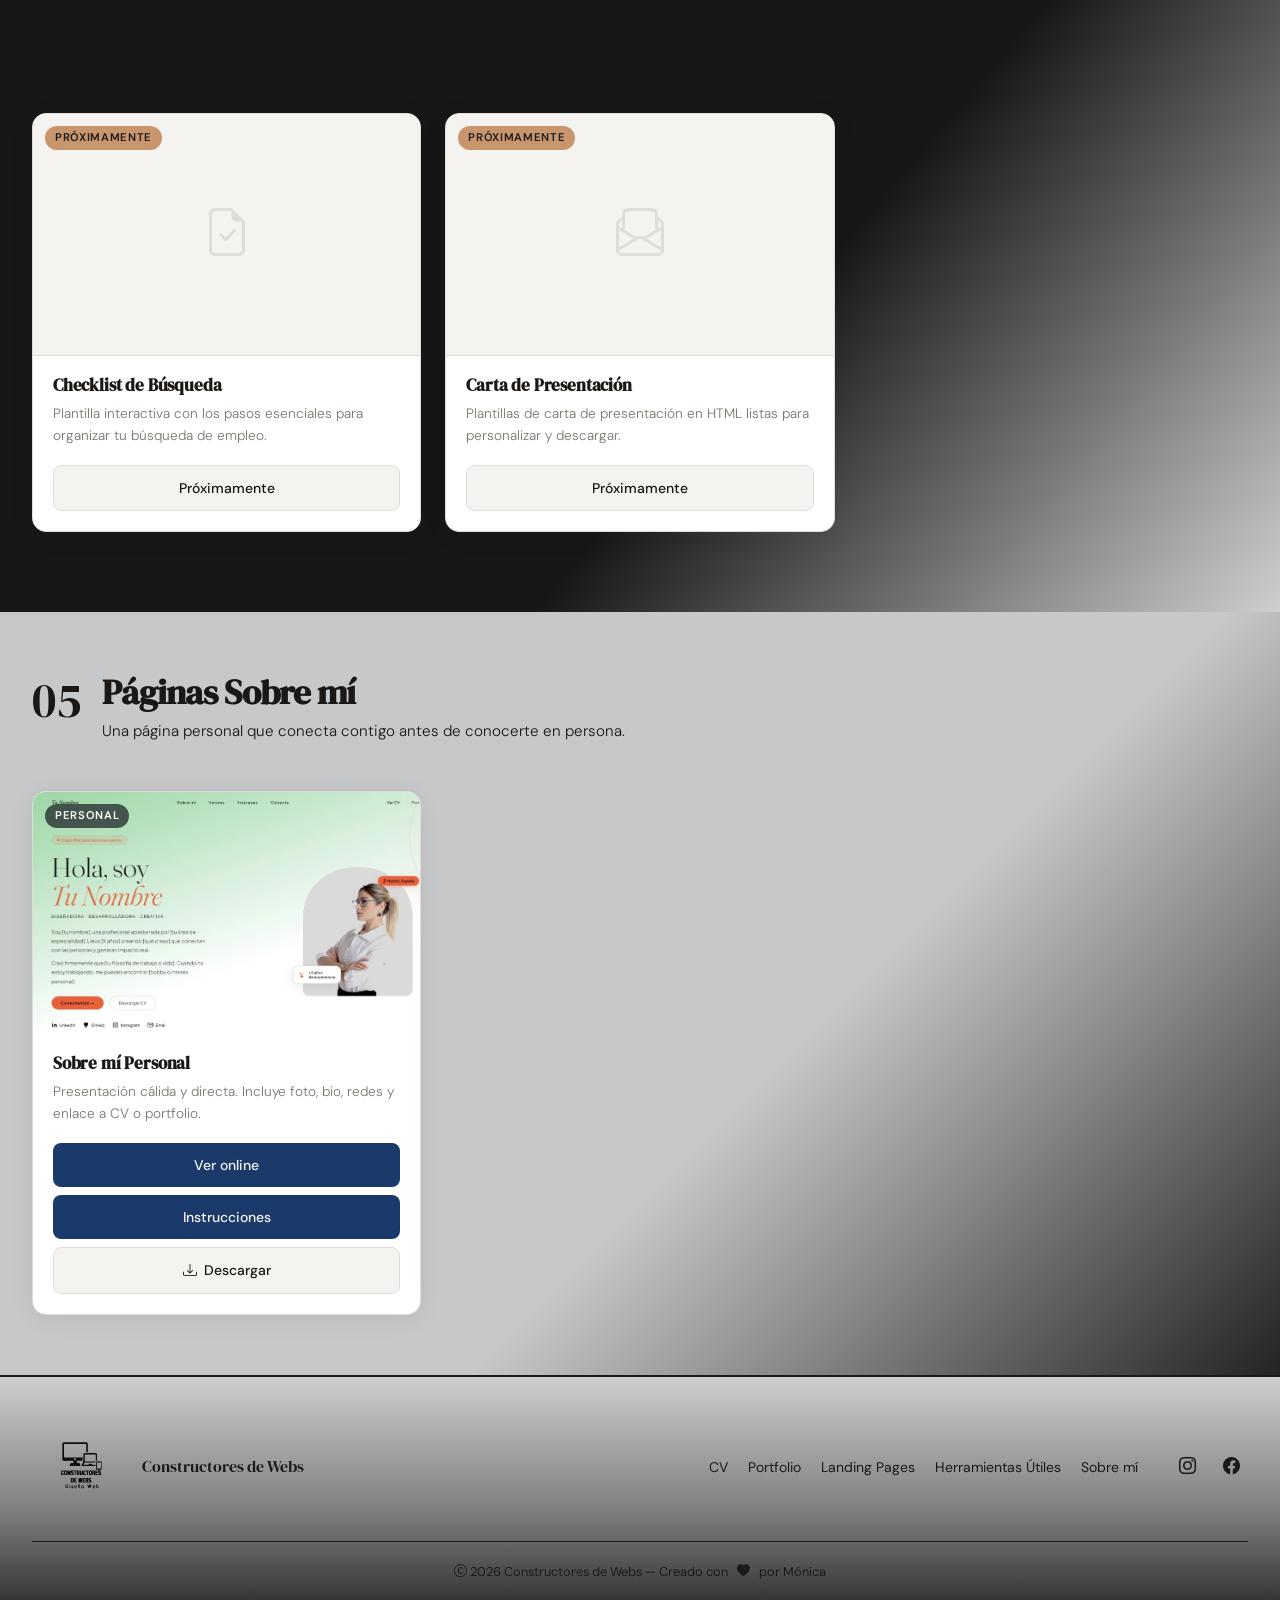
==== commit 216afcf2: "enlace portfolio creativo" ====
--- a/index.html
+++ b/index.html
@@ -77,7 +77,8 @@
         Responsive.</p>
       <div class="hero-ctas">
         <a href="#cv" class="btn-hero-primary">Explorar plantillas</a>
-        <a href="https://github.com/" target="_blank" class="btn-hero-ghost">
+        <a href="https://github.com/constructoresdewebs/constructoresdewebs.github.io/" target="_blank"
+          class="btn-hero-ghost">
           <i class="bi bi-github"></i> Ver en GitHub
         </a>
       </div>
@@ -94,8 +95,8 @@
   <!-- CV -->
   <section id="cv" class="plantilla-section">
     <div>
-      <h4 id="ia">"Casi todas las plantillas han sido creadas con la ayuda de IA, pero cada una  ha sido revisada,
-          ajustada y mejorada manualmente por mí"</h4>
+      <h4 id="ia">"Casi todas las plantillas han sido creadas con la ayuda de IA, pero cada una ha sido revisada,
+        ajustada y mejorada manualmente por mí"</h4>
     </div>
     <div class="section-header">
       <span class="section-tag">01</span>
@@ -120,8 +121,7 @@
             Con menú y sección de proyectos.</p>
           <div class="card-actions">
             <a class="btn" href="cv_templates/cv_minimalista/index.html" target="_blank">Ver online</a>
-            <a class="btn" href="cv_templates/cv_minimalista/Instrucciones-CVMinimalista.pdf"
-              target="_blank">
+            <a class="btn" href="cv_templates/cv_minimalista/Instrucciones-CVMinimalista.pdf" target="_blank">
               Instrucciones
             </a>
             <a class="btn-secondary" href="cv_templates/cv_minimalista/cv_minimalista.zip" download>
@@ -147,8 +147,7 @@
             experiencia. Con opción de descargar el CV.</p>
           <div class="card-actions">
             <a class="btn" href="cv_templates/cv_moderno/index.html" target="_blank">Ver online</a>
-             <a class="btn" href="cv_templates/cv_moderno/Instrucciones-CV-Moderno.pdf"
-              target="_blank">
+            <a class="btn" href="cv_templates/cv_moderno/Instrucciones-CV-Moderno.pdf" target="_blank">
               Instrucciones
             </a>
             <a class="btn-secondary" href="cv_templates/cv_moderno/cv_moderno.zip" download>
@@ -190,7 +189,7 @@
         <div class="card-img-wrap">
           <img src="assets/img/previews/porfolio-simple.webp" alt="Portfolio Simple">
           <div class="card-overlay">
-            <a class="btn-preview" href="plantillas/portfolio/simple/index.html" target="_blank">
+            <a class="btn-preview" href="porfolio_templates/porfolio_simple/index.html" target="_blank">
               <i class="bi bi-eye"></i> Ver online
             </a>
           </div>
@@ -200,8 +199,7 @@
           <p class="card-desc">Estructura sencilla y elegante. Funciona para cualquier disciplina profesional.</p>
           <div class="card-actions">
             <a class="btn" href="porfolio_templates/porfolio_simple/index.html" target="_blank">Ver online</a>
-            <a class="btn" href="porfolio_templates/porfolio_simple/Instrucciones-Portfolio-Simple.pdf"
-              target="_blank">
+            <a class="btn" href="porfolio_templates/porfolio_simple/Instrucciones-Portfolio-Simple.pdf" target="_blank">
               Instrucciones
             </a>
             <a class="btn-secondary" href="porfolio_templates/porfolio_simple/porfolio_simple.zip" download>
@@ -216,7 +214,7 @@
         <div class="card-img-wrap">
           <img src="assets/img/previews/porfolio_creativo.webp" alt="Portfolio Creativo">
           <div class="card-overlay">
-            <a class="btn-preview" href="porfolio_templates/porfolio_simple/index.html" target="_blank">
+            <a class="btn-preview" href="porfolio_templates/porfolio_creativo/index.html" target="_blank">
               <i class="bi bi-eye"></i> Ver online
             </a>
           </div>
@@ -226,7 +224,7 @@
           <p class="card-desc">Galería visualmente llamativa con hover effects. Para diseñadores y fotógrafos.</p>
           <div class="card-actions">
             <a class="btn" href="porfolio_templates/porfolio_creativo/index.html" target="_blank">Ver online</a>
-             <a class="btn" href="porfolio_templates/porfolio_creativo/Instrucciones-Portfolio-Creativo.pdf"
+            <a class="btn" href="porfolio_templates/porfolio_creativo/Instrucciones-Portfolio-Creativo.pdf"
               target="_blank">
               Instrucciones
             </a>
@@ -264,8 +262,7 @@
           <p class="card-desc">Estructura hero + propuesta de valor + CTA. Lista para adaptar a cualquier negocio.</p>
           <div class="card-actions">
             <a class="btn" href="landing_pages/landing-servicios/index.html" target="_blank">Ver online</a>
-            <a class="btn" href="landing_pages/landing-servicios/Instrucciones-landing-servicios.pdf"
-              target="_blank">
+            <a class="btn" href="landing_pages/landing-servicios/Instrucciones-landing-servicios.pdf" target="_blank">
               Instrucciones
             </a>
             <a class="btn-secondary" href="landing_pages/landing-servicios/landing-servicios.zip" download>
@@ -357,8 +354,7 @@
           <p class="card-desc">Presentación cálida y directa. Incluye foto, bio, redes y enlace a CV o portfolio.</p>
           <div class="card-actions">
             <a class="btn" href="sobre_mi/sobre-mi-personal/index.html" target="_blank">Ver online</a>
-            <a class="btn" href="sobre_mi/sobre-mi-personal/Instrucciones-Sobre-mi-personal.pdf"
-              target="_blank">
+            <a class="btn" href="sobre_mi/sobre-mi-personal/Instrucciones-Sobre-mi-personal.pdf" target="_blank">
               Instrucciones
             </a>
             <a class="btn-secondary" href="sobre_mi/sobre-mi-personal/sobre-mi-personal.zip" download>
@@ -391,8 +387,11 @@
             class="bi bi-facebook"></i></a>
       </div>
     </div>
-    <p class="footer-copy"><i class="bi bi-c-circle"></i> 2026 Constructores de Webs — Creado con <i
-        class="bi bi-heart-fill heart"></i> por Mónica</p>
+    <p class="footer-copy">
+      <span class="copy-main"><i class="bi bi-c-circle"></i> 2026 Constructores de Webs</span>
+      <span class="copy-author">— Creado con <i class="bi bi-heart-fill heart"></i> por Mónica</span>
+    </p>
+
   </footer>
 
   <script src="script.js"></script>
--- a/styles.css
+++ b/styles.css
@@ -1,7 +1,9 @@
 /* ===========================
    RESET & BASE
 =========================== */
-*, *::before, *::after {
+*,
+*::before,
+*::after {
   box-sizing: border-box;
   margin: 0;
   padding: 0;
@@ -12,58 +14,59 @@
 }
 
 body {
-  font-family: 'DM Sans', sans-serif;
+  font-family: "DM Sans", sans-serif;
   font-size: 16px;
   line-height: 1.6;
-  transition: background 0.35s, color 0.35s;
+  transition:
+    background 0.35s,
+    color 0.35s;
 }
 
 /* ===========================
    VARIABLES (LIGHT / DARK)
 =========================== */
 body.light {
-  --bg:        #f8f7f4;
-  --bg-alt:    #f0eeea;
+  --bg: #f8f7f4;
+  --bg-alt: #f0eeea;
   --bg-secciones-grupo1: #161818;
   --bg-secciones-grupo1-end: #cdcecf;
   --bg-secciones-grupo2: #c7c8ca;
   --bg-secciones-grupo2-end: #252424;
-  --surface:   #ffffff;
+  --surface: #ffffff;
   --surface-2: #f4f3f0;
-  --border:    #e0ddd8;
-  --text:      #1a1714;
-  --text2:     #181a1d;
-  --text-muted:#7a746c;
-  --accent:    #1a3a6b;
-  --accent-2:  #c8956c;
+  --border: #e0ddd8;
+  --text: #1a1714;
+  --text2: #181a1d;
+  --text-muted: #7a746c;
+  --accent: #1a3a6b;
+  --accent-2: #c8956c;
   --desc: #f0eeea;
   --header-bg: rgba(248, 247, 244, 0.88);
-  --shadow:    0 4px 24px rgba(26,23,20,0.08);
-  --shadow-hover: 0 12px 40px rgba(26,23,20,0.14);
+  --shadow: 0 4px 24px rgba(26, 23, 20, 0.08);
+  --shadow-hover: 0 12px 40px rgba(26, 23, 20, 0.14);
   background-color: var(--bg);
   color: var(--text);
 }
 
-
 body.dark {
-  --bg:        #0e0d0c;
-  --bg-alt:    #161411;
+  --bg: #0e0d0c;
+  --bg-alt: #161411;
   --bg-secciones-grupo1: #cdcecf;
-  --bg-secciones-grupo1-end:#484b4e;
+  --bg-secciones-grupo1-end: #484b4e;
   --bg-secciones-grupo2: #23282b;
   --bg-secciones-grupo2-end: #a8b1bb;
-  --surface:   #1c1a17;
+  --surface: #1c1a17;
   --surface-2: #242118;
-  --border:    #2e2b24;
-  --text:      #f0ece4;
-  --text2:     #181a1d;
-  --text-muted:#8c8478;
-  --accent:    #7fa8e8;
-  --accent-2:  #d4a574;
+  --border: #2e2b24;
+  --text: #f0ece4;
+  --text2: #181a1d;
+  --text-muted: #8c8478;
+  --accent: #7fa8e8;
+  --accent-2: #d4a574;
   --desc: #f0eeea;
   --header-bg: rgba(14, 13, 12, 0.9);
-  --shadow:    0 4px 24px rgba(0,0,0,0.4);
-  --shadow-hover: 0 12px 40px rgba(0,0,0,0.6);
+  --shadow: 0 4px 24px rgba(0, 0, 0, 0.4);
+  --shadow-hover: 0 12px 40px rgba(0, 0, 0, 0.6);
   background-color: var(--bg);
   color: var(--text);
 }
@@ -71,8 +74,10 @@
 /* ===========================
    TYPOGRAPHY
 =========================== */
-h1, h2, h3 {
-  font-family: 'DM Serif Display', serif;
+h1,
+h2,
+h3 {
+  font-family: "DM Serif Display", serif;
   line-height: 1.15;
   letter-spacing: -0.01em;
 }
@@ -95,7 +100,10 @@
   backdrop-filter: blur(14px);
   -webkit-backdrop-filter: blur(14px);
   border-bottom: 1px solid var(--border);
-  transition: background 0.35s, border-color 0.35s, box-shadow 0.35s;
+  transition:
+    background 0.35s,
+    border-color 0.35s,
+    box-shadow 0.35s;
 }
 
 header.scrolled {
@@ -137,7 +145,7 @@
 }
 
 .site-name {
-  font-family: 'DM Serif Display', serif;
+  font-family: "DM Serif Display", serif;
   font-size: 0.95rem;
   line-height: 1.3;
   letter-spacing: -0.01em;
@@ -159,7 +167,9 @@
   color: var(--text-muted);
   text-decoration: none;
   border-radius: 6px;
-  transition: color 0.2s, background 0.2s;
+  transition:
+    color 0.2s,
+    background 0.2s;
   letter-spacing: 0.01em;
 }
 
@@ -191,7 +201,9 @@
   font-size: 17px;
   border-radius: 8px;
   text-decoration: none;
-  transition: color 0.2s, background 0.2s;
+  transition:
+    color 0.2s,
+    background 0.2s;
 }
 
 .redes a:hover {
@@ -211,7 +223,9 @@
   color: var(--text);
   border: 1px solid var(--border);
   border-radius: 8px;
-  transition: background 0.2s, border-color 0.2s;
+  transition:
+    background 0.2s,
+    border-color 0.2s;
 }
 
 #modo-toggle:hover {
@@ -257,7 +271,9 @@
   gap: 4px;
   transform: translateY(-110%);
   opacity: 0;
-  transition: transform 0.3s ease, opacity 0.3s ease;
+  transition:
+    transform 0.3s ease,
+    opacity 0.3s ease;
 }
 
 .nav-drawer.open {
@@ -311,7 +327,7 @@
   background: linear-gradient(
     135deg,
     rgba(10, 12, 20, 0.82) 0%,
-    rgba(10, 12, 20, 0.60) 60%,
+    rgba(10, 12, 20, 0.6) 60%,
     rgba(10, 12, 20, 0.38) 100%
   );
 }
@@ -326,25 +342,32 @@
 }
 
 @keyframes fadeUp {
-  from { opacity: 0; transform: translateY(28px); }
-  to   { opacity: 1; transform: translateY(0); }
+  from {
+    opacity: 0;
+    transform: translateY(28px);
+  }
+  to {
+    opacity: 1;
+    transform: translateY(0);
+  }
 }
 
 .hero-eyebrow {
   font-size: 4rem;
   font-weight: 800;
   letter-spacing: 0.12em;
-  color: rgba(255,255,255,0.55);
+  color: rgba(255, 255, 255, 0.55);
   margin-bottom: 16px;
   background: linear-gradient(135deg, #c7c7c7 0%, #848081 50%, #5b5859 100%);
   -webkit-background-clip: text;
   -webkit-text-fill-color: transparent;
   background-clip: text;
-  filter: drop-shadow(0 2px 16px rgba(212, 165, 116, 0.55)) drop-shadow(0 0px 40px rgba(127, 168, 232, 0.3));
+  filter: drop-shadow(0 2px 16px rgba(212, 165, 116, 0.55))
+    drop-shadow(0 0px 40px rgba(127, 168, 232, 0.3));
 }
 
 .hero-title {
-  font-family: 'DM Serif Display', serif;
+  font-family: "DM Serif Display", serif;
   font-size: clamp(2.5rem, 6vw, 4.5rem);
   color: #ffffff;
   margin-bottom: 20px;
@@ -358,7 +381,7 @@
 
 .hero-sub {
   font-size: 1.05rem;
-  color: rgba(255,255,255,0.7);
+  color: rgba(255, 255, 255, 0.7);
   max-width: 480px;
   margin-bottom: 36px;
   font-weight: 300;
@@ -379,7 +402,9 @@
   font-size: 0.9rem;
   border-radius: 8px;
   text-decoration: none;
-  transition: opacity 0.2s, transform 0.2s;
+  transition:
+    opacity 0.2s,
+    transform 0.2s;
   letter-spacing: 0.01em;
 }
 
@@ -390,22 +415,24 @@
 
 .btn-hero-ghost {
   padding: 13px 28px;
-  background: rgba(255,255,255,0.1);
-  color: rgba(255,255,255,0.9);
+  background: rgba(255, 255, 255, 0.1);
+  color: rgba(255, 255, 255, 0.9);
   font-weight: 500;
   font-size: 0.9rem;
   border-radius: 8px;
-  border: 1px solid rgba(255,255,255,0.25);
+  border: 1px solid rgba(255, 255, 255, 0.25);
   text-decoration: none;
   display: flex;
   align-items: center;
   gap: 8px;
-  transition: background 0.2s, transform 0.2s;
+  transition:
+    background 0.2s,
+    transform 0.2s;
   backdrop-filter: blur(4px);
 }
 
 .btn-hero-ghost:hover {
-  background: rgba(255,255,255,0.18);
+  background: rgba(255, 255, 255, 0.18);
   transform: translateY(-1px);
 }
 
@@ -429,7 +456,7 @@
 }
 
 .stat-num {
-  font-family: 'DM Serif Display', serif;
+  font-family: "DM Serif Display", serif;
   font-size: 1.8rem;
   color: #ffffff;
   line-height: 1;
@@ -446,7 +473,7 @@
 .stat-divider {
   width: 1px;
   height: 36px;
-  background: rgba(255,255,255,0.2);
+  background: rgba(255, 255, 255, 0.2);
   margin-right: 40px;
 }
 
@@ -486,7 +513,7 @@
 
 .section-tag {
   grid-row: 1 / 3;
-  font-family: 'DM Serif Display', serif;
+  font-family: "DM Serif Display", serif;
   font-size: 3rem;
   color: var(--text);
   line-height: 1;
@@ -495,19 +522,19 @@
 }
 
 .num-section {
-  color: var(--bg-alt)
+  color: var(--bg-alt);
 }
 
 #section-title {
   color: var(--bg-alt);
 }
 
-#description{
-  color: var(--bg-alt)
-}
-
-#descripcion{
-  color: var(--bg-desc)
+#description {
+  color: var(--bg-alt);
+}
+
+#descripcion {
+  color: var(--bg-desc);
 }
 
 .section-header h2 {
@@ -526,20 +553,20 @@
 #landing,
 #sobre-mi {
   background: linear-gradient(
-    135deg, 
-    var(--bg-secciones-grupo2)      0%,
-    var(--bg-secciones-grupo2)     60%,
+    135deg,
+    var(--bg-secciones-grupo2) 0%,
+    var(--bg-secciones-grupo2) 60%,
     var(--bg-secciones-grupo2-end) 100%
   );
 }
 
 #portfolio,
-#herramientas{
+#herramientas {
   background: var(--bg-secciones-grupo1);
   background: linear-gradient(
     130deg,
-    var(--bg-secciones-grupo1)      0%,
-    var(--bg-secciones-grupo1)     60%,
+    var(--bg-secciones-grupo1) 0%,
+    var(--bg-secciones-grupo1) 60%,
     var(--bg-secciones-grupo1-end) 100%
   );
 }
@@ -562,7 +589,10 @@
   overflow: hidden;
   display: flex;
   flex-direction: column;
-  transition: transform 0.28s ease, box-shadow 0.28s ease, border-color 0.28s ease;
+  transition:
+    transform 0.28s ease,
+    box-shadow 0.28s ease,
+    border-color 0.28s ease;
   box-shadow: var(--shadow);
 }
 
@@ -593,7 +623,7 @@
   font-weight: 600;
   letter-spacing: 0.06em;
   text-transform: uppercase;
-  background: rgba(10,12,20,0.65);
+  background: rgba(10, 12, 20, 0.65);
   color: #fff;
   border-radius: 20px;
   backdrop-filter: blur(6px);
@@ -605,9 +635,8 @@
   color: var(--text2);
 }
 
-#prox { 
-  color: var(--text);
-
+#prox {
+  color: var(--text);
 }
 /* Card image */
 .card-img-wrap {
@@ -633,7 +662,7 @@
 .card-overlay {
   position: absolute;
   inset: 0;
-  background: rgba(10,12,20,0.5);
+  background: rgba(10, 12, 20, 0.5);
   display: flex;
   align-items: center;
   justify-content: center;
@@ -647,7 +676,7 @@
 
 .btn-preview {
   padding: 10px 22px;
-  background: rgba(255,255,255,0.92);
+  background: rgba(255, 255, 255, 0.92);
   color: #0e0d0c;
   font-size: 0.85rem;
   font-weight: 600;
@@ -691,7 +720,6 @@
   margin-bottom: 8px;
   letter-spacing: -0.01em;
 }
-
 
 .card-desc {
   font-size: 0.85rem;
@@ -725,7 +753,9 @@
   text-decoration: none;
   border-radius: 8px;
   text-align: center;
-  transition: opacity 0.2s, transform 0.2s;
+  transition:
+    opacity 0.2s,
+    transform 0.2s;
 }
 
 .btn:hover {
@@ -747,7 +777,10 @@
   border-radius: 8px;
   border: 1px solid var(--border);
   text-align: center;
-  transition: background 0.2s, border-color 0.2s, transform 0.2s;
+  transition:
+    background 0.2s,
+    border-color 0.2s,
+    transform 0.2s;
 }
 
 .btn-secondary:hover {
@@ -763,8 +796,8 @@
   pointer-events: none;
   justify-content: center;
 }
-#des{
-  color:var(--text2)
+#des {
+  color: var(--text2);
 }
 
 /* ===========================
@@ -774,12 +807,7 @@
   border-top: 2px solid var(--text2);
   padding: 40px 32px 24px;
   background: #cdcecf;
-   background: linear-gradient(
-    to bottom, 
-    #cdcecf     0%,
-    #7b7c7c     60%,
-    #313131 100%
-  );
+  background: linear-gradient(to bottom, #cdcecf 0%, #7b7c7c 60%, #313131 100%);
 }
 
 .footer-inner {
@@ -799,7 +827,7 @@
   display: flex;
   align-items: center;
   gap: 10px;
-  font-family: 'DM Serif Display', serif;
+  font-family: "DM Serif Display", serif;
   font-size: 1rem;
   color: var(--text2);
 }
@@ -842,7 +870,9 @@
   font-size: 17px;
   border-radius: 8px;
   text-decoration: none;
-  transition: color 0.2s, background 0.2s;
+  transition:
+    color 0.2s,
+    background 0.2s;
 }
 
 .footer-redes a:hover {
@@ -860,7 +890,7 @@
   border-top: 1px solid var(--text2);
 }
 .heart {
-  margin: 0 6px; 
+  margin: 0 6px;
 }
 /* ===========================
    DARK MODE LOGO SWAP
@@ -883,45 +913,35 @@
   #main-nav {
     display: none;
   }
-
   .hamburger {
     display: flex;
   }
-
   .header-inner {
     padding: 0 20px;
   }
-
   .hero-content {
     padding: 60px 20px 32px;
   }
-
   .hero-stats {
     padding: 0 20px 32px;
   }
-
   .stat-num {
     font-size: 1.4rem;
   }
-
   .plantilla-section {
     padding: 60px 20px;
   }
-
   .section-tag {
     font-size: 2rem;
   }
-
   footer {
     padding: 32px 20px 20px;
   }
-
   .footer-inner {
     flex-direction: column;
     align-items: flex-center;
     gap: 20px;
   }
-
   .footer-nav {
     margin-left: 0;
     flex-wrap: wrap;
@@ -933,26 +953,69 @@
   .grid {
     grid-template-columns: 1fr;
   }
-
+   .logo-container {
+    max-width: 60%;
+  }
+  .logo {
+    width: 50px;
+    height: 50px;
+  }
+  .header-inner {
+    padding: 0 12px;
+  }
+
+  .site-name {
+    font-size: 0.75rem;
+    line-height: 1.1;
+  }
+
+  .header-actions {
+    display: flex;
+    gap: 10px;
+    flex-shrink: 0;
+  }
+
+  #modo-toggle,
+  .hamburger {
+    flex-shrink: 0;
+  }
+  .hero {
+    min-height: 100vh;
+    margin-top: 0;
+  }
+  
+  .hero-sub {
+    font-size: 0.86rem;
+  }
+  .hero-eyebrow {
+    font-size: 2rem;
+  }
+  .hero-title {
+    font-size: clamp(1.5rem, 6vw, 4.5rem);
+  }
   .hero-ctas {
     flex-direction: column;
   }
-
   .btn-hero-primary,
   .btn-hero-ghost {
     text-align: center;
     justify-content: center;
-  }
-
+    max-width: 400px;
+  }
   .hero-stats {
     gap: 0;
   }
-
   .stat {
     padding-right: 20px;
   }
-
   .stat-divider {
     margin-right: 20px;
   }
-}
+  .footer-copy {
+      text-align: center;    
+  }
+  .footer-copy span {
+      display: block; 
+      margin: 2px 0;
+    }
+}
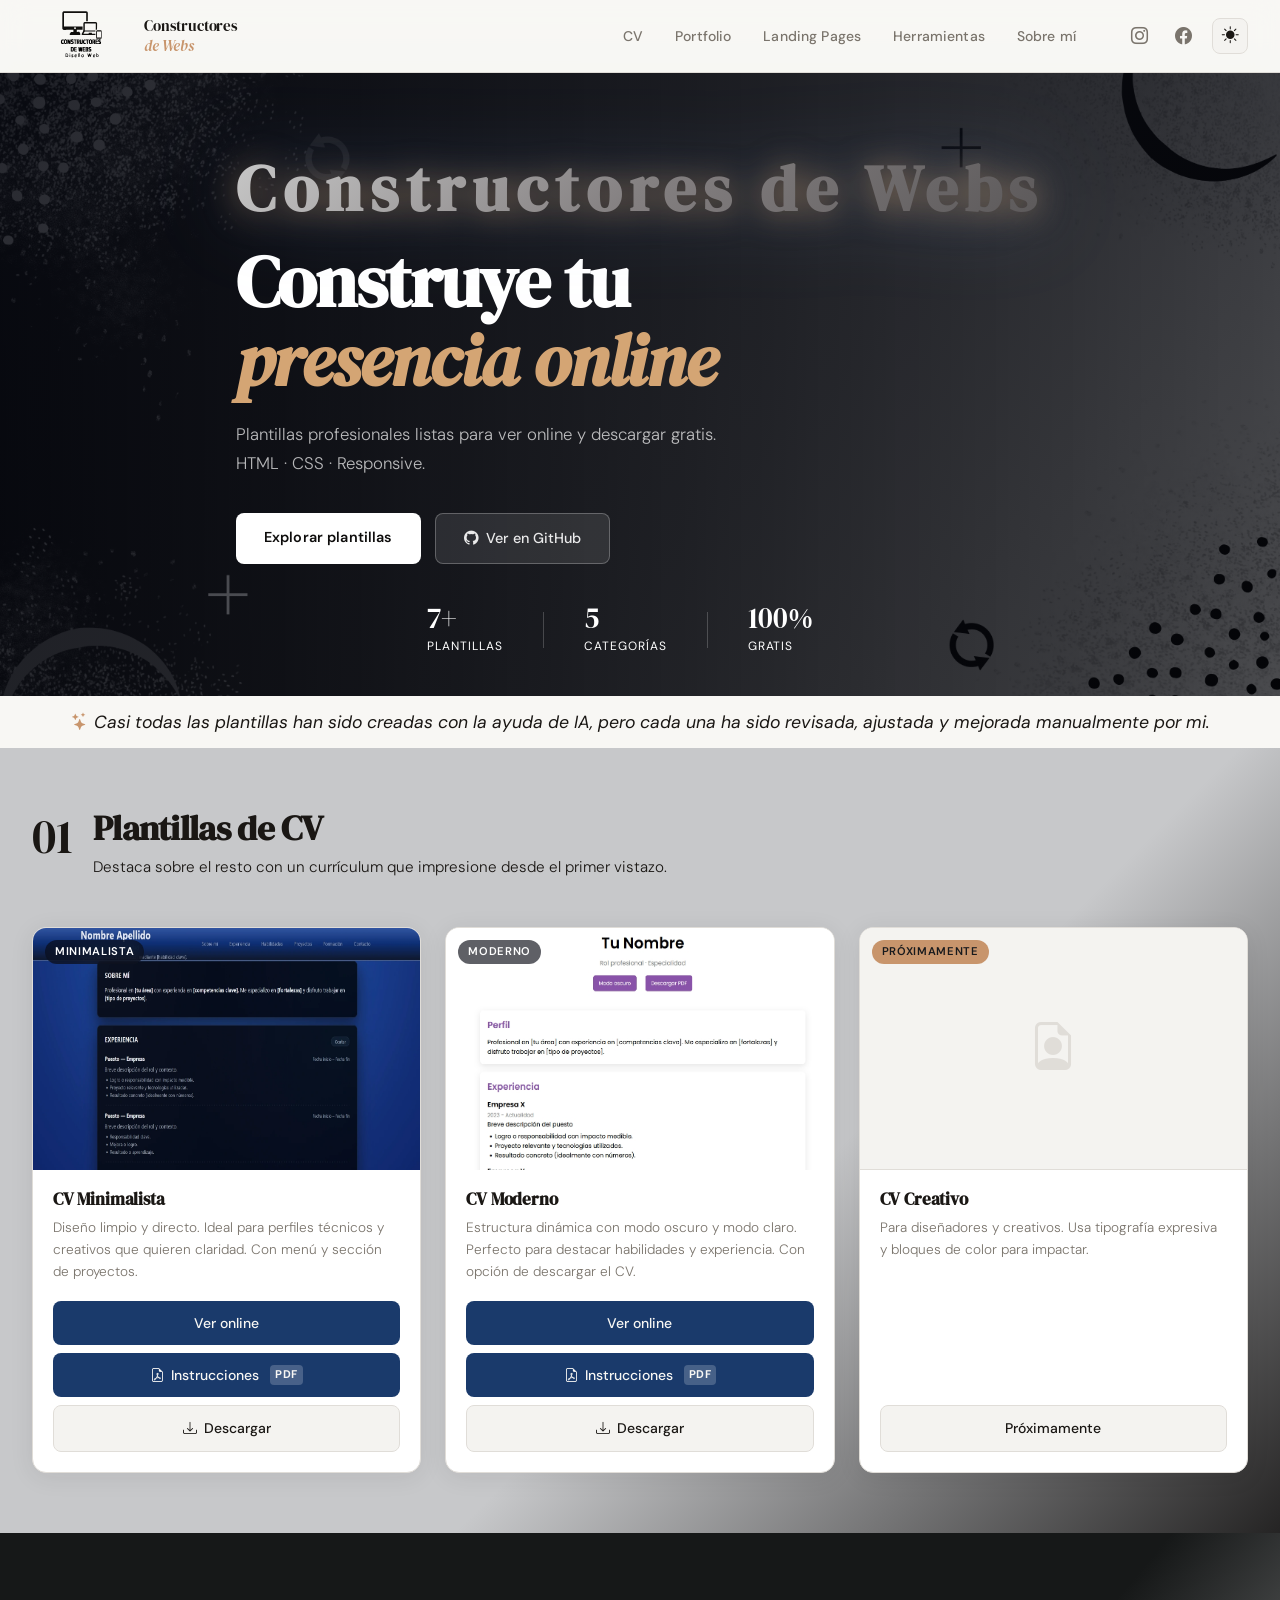
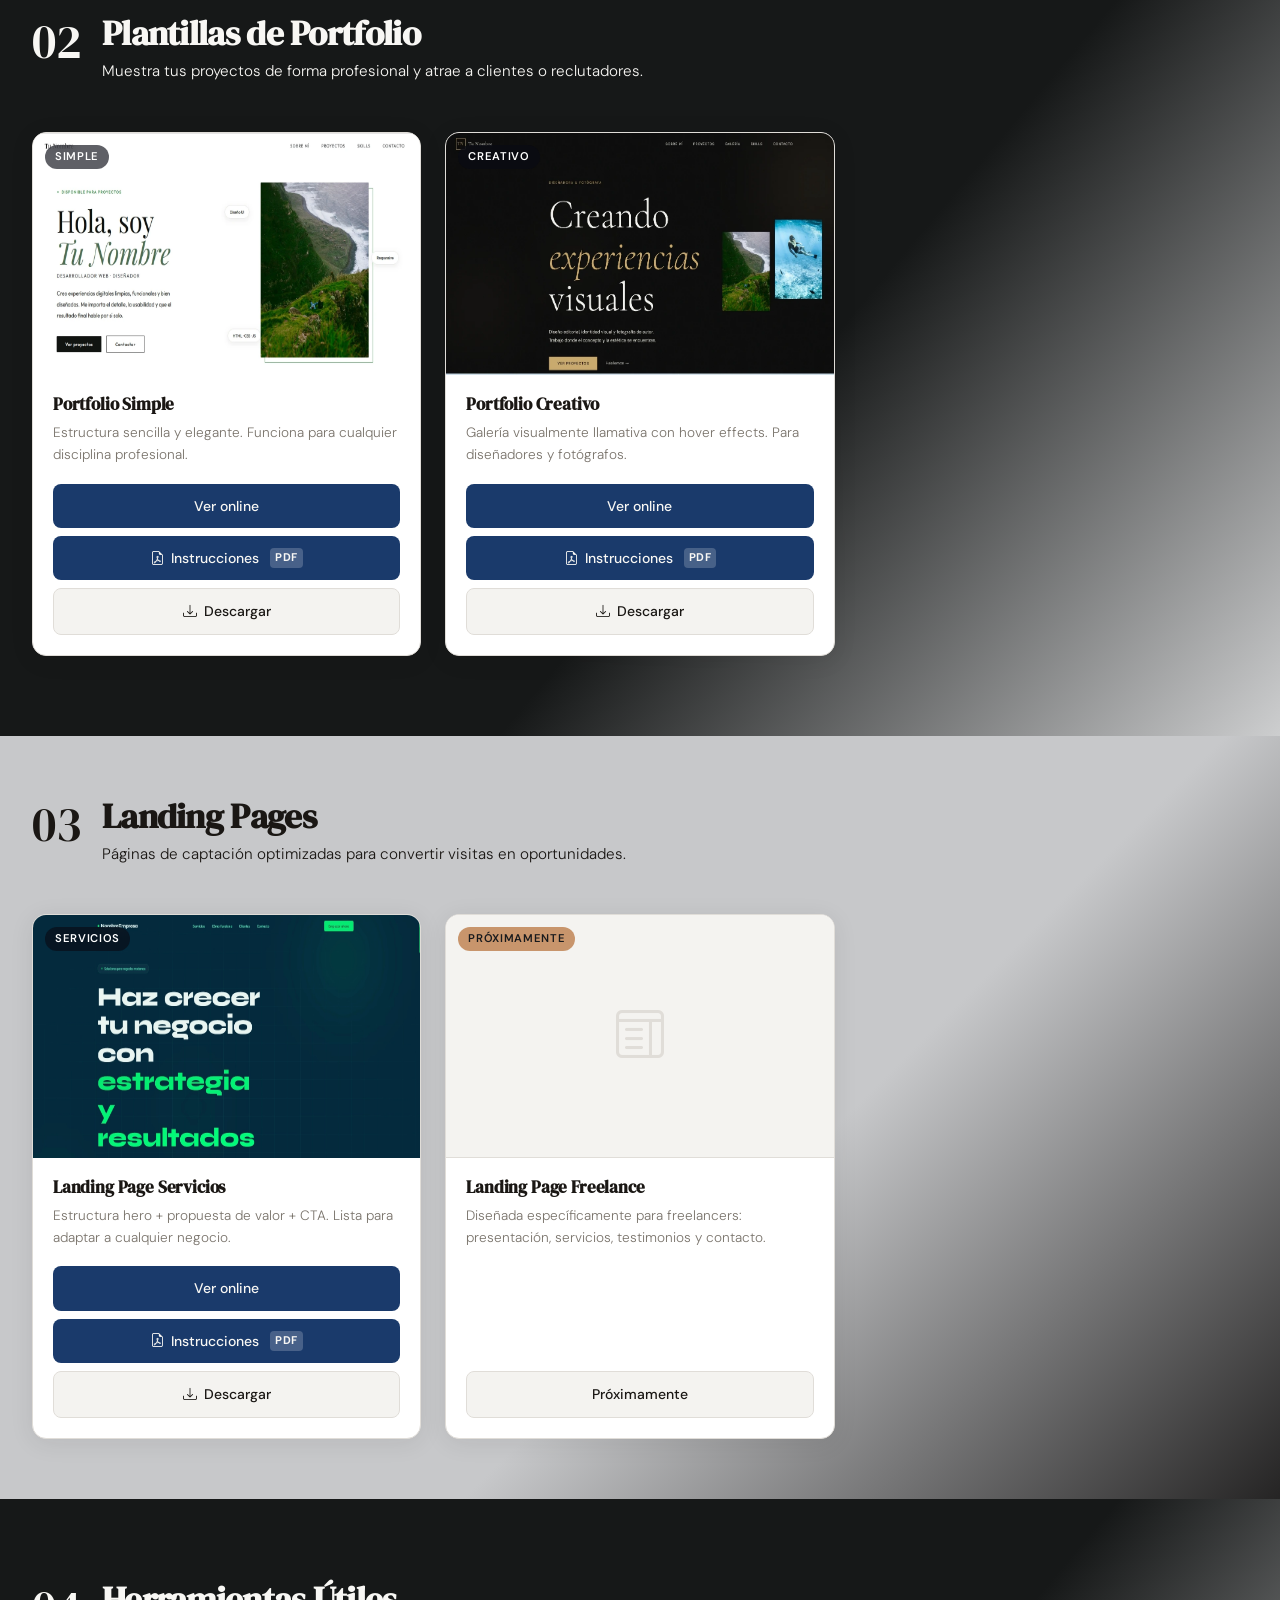
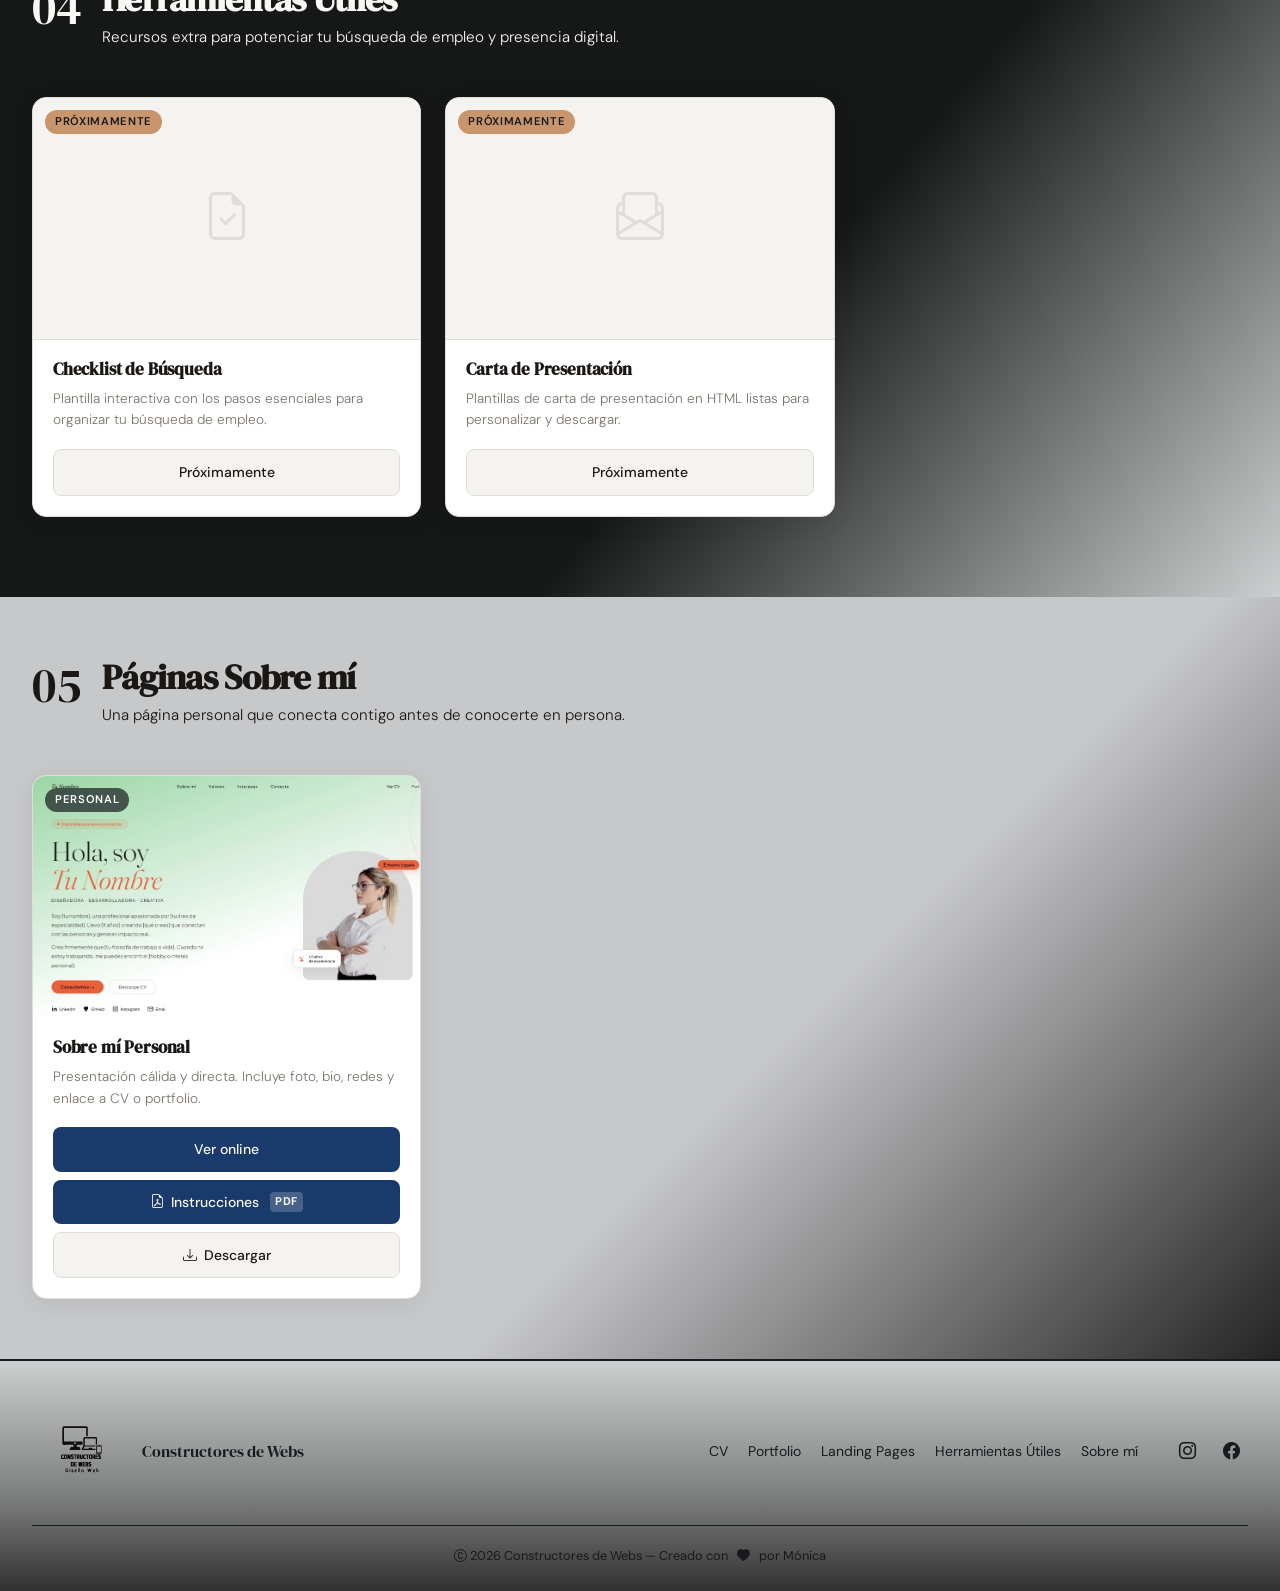
==== commit 92764998: "mejoras en accesibilidad y tarjetas dinámicas" ====
--- a/index.html
+++ b/index.html
@@ -92,286 +92,23 @@
     </div>
   </section>
 
-  <!-- CV -->
-  <section id="cv" class="plantilla-section">
-    <div>
-      <h4 id="ia">"Casi todas las plantillas han sido creadas con la ayuda de IA, pero cada una ha sido revisada,
-        ajustada y mejorada manualmente por mí"</h4>
-    </div>
-    <div class="section-header">
-      <span class="section-tag">01</span>
-      <h2>Plantillas de CV</h2>
-      <p id="descripcion">Destaca sobre el resto con un currículum que impresione desde el primer vistazo.</p>
-    </div>
-    <div class="grid">
-
-      <div class="card">
-        <div class="card-badge">Minimalista</div>
-        <div class="card-img-wrap">
-          <img src="assets/img/previews/cv_minimalista.webp" alt="CV Minimalista">
-          <div class="card-overlay">
-            <a class="btn-preview" href="cv_templates/cv_minimalista/index.html" target="_blank">
-              <i class="bi bi-eye"></i> Ver online
-            </a>
-          </div>
-        </div>
-        <div class="card-body">
-          <h3>CV Minimalista</h3>
-          <p class="card-desc">Diseño limpio y directo. Ideal para perfiles técnicos y creativos que quieren claridad.
-            Con menú y sección de proyectos.</p>
-          <div class="card-actions">
-            <a class="btn" href="cv_templates/cv_minimalista/index.html" target="_blank">Ver online</a>
-            <a class="btn" href="cv_templates/cv_minimalista/Instrucciones-CVMinimalista.pdf" target="_blank">
-              Instrucciones
-            </a>
-            <a class="btn-secondary" href="cv_templates/cv_minimalista/cv_minimalista.zip" download>
-              <i class="bi bi-download"></i> Descargar
-            </a>
-          </div>
-        </div>
-      </div>
-
-      <div class="card">
-        <div class="card-badge">Moderno</div>
-        <div class="card-img-wrap">
-          <img src="assets/img/previews/cv_moderno.webp" alt="CV Moderno">
-          <div class="card-overlay">
-            <a class="btn-preview" href="cv_templates/cv_moderno/index.html" target="_blank">
-              <i class="bi bi-eye"></i> Ver online
-            </a>
-          </div>
-        </div>
-        <div class="card-body">
-          <h3>CV Moderno</h3>
-          <p class="card-desc">Estructura dinámica con modo oscuro y modo claro. Perfecto para destacar habilidades y
-            experiencia. Con opción de descargar el CV.</p>
-          <div class="card-actions">
-            <a class="btn" href="cv_templates/cv_moderno/index.html" target="_blank">Ver online</a>
-            <a class="btn" href="cv_templates/cv_moderno/Instrucciones-CV-Moderno.pdf" target="_blank">
-              Instrucciones
-            </a>
-            <a class="btn-secondary" href="cv_templates/cv_moderno/cv_moderno.zip" download>
-              <i class="bi bi-download"></i> Descargar
-            </a>
-          </div>
-        </div>
-      </div>
-
-      <div class="card card-suggested">
-        <div class="card-badge badge-new">Próximamente</div>
-        <div class="card-img-wrap card-img-placeholder">
-          <i class="bi bi-file-earmark-person placeholder-icon"></i>
-        </div>
-        <div class="card-body">
-          <h3>CV Creativo</h3>
-          <p class="card-desc">Para diseñadores y creativos. Usa tipografía expresiva y bloques de color para impactar.
-          </p>
-          <div class="card-actions">
-            <a class="btn btn-disabled" id="prox" href="#">Próximamente</a>
-          </div>
-        </div>
-      </div>
-
-    </div>
-  </section>
-
-  <!-- PORTFOLIO -->
-  <section id="portfolio" class="plantilla-section alt-section">
-    <div class="section-header">
-      <span class="section-tag num-section">02</span>
-      <h2 id="section-title">Plantillas de Portfolio</h2>
-      <p id="description">Muestra tus proyectos de forma profesional y atrae a clientes o reclutadores.</p>
-    </div>
-    <div class="grid">
-
-      <div class="card">
-        <div class="card-badge">Simple</div>
-        <div class="card-img-wrap">
-          <img src="assets/img/previews/porfolio-simple.webp" alt="Portfolio Simple">
-          <div class="card-overlay">
-            <a class="btn-preview" href="porfolio_templates/porfolio_simple/index.html" target="_blank">
-              <i class="bi bi-eye"></i> Ver online
-            </a>
-          </div>
-        </div>
-        <div class="card-body">
-          <h3>Portfolio Simple</h3>
-          <p class="card-desc">Estructura sencilla y elegante. Funciona para cualquier disciplina profesional.</p>
-          <div class="card-actions">
-            <a class="btn" href="porfolio_templates/porfolio_simple/index.html" target="_blank">Ver online</a>
-            <a class="btn" href="porfolio_templates/porfolio_simple/Instrucciones-Portfolio-Simple.pdf" target="_blank">
-              Instrucciones
-            </a>
-            <a class="btn-secondary" href="porfolio_templates/porfolio_simple/porfolio_simple.zip" download>
-              <i class="bi bi-download"></i> Descargar
-            </a>
-          </div>
-        </div>
-      </div>
-
-      <div class="card">
-        <div class="card-badge">Creativo</div>
-        <div class="card-img-wrap">
-          <img src="assets/img/previews/porfolio_creativo.webp" alt="Portfolio Creativo">
-          <div class="card-overlay">
-            <a class="btn-preview" href="porfolio_templates/porfolio_creativo/index.html" target="_blank">
-              <i class="bi bi-eye"></i> Ver online
-            </a>
-          </div>
-        </div>
-        <div class="card-body">
-          <h3>Portfolio Creativo</h3>
-          <p class="card-desc">Galería visualmente llamativa con hover effects. Para diseñadores y fotógrafos.</p>
-          <div class="card-actions">
-            <a class="btn" href="porfolio_templates/porfolio_creativo/index.html" target="_blank">Ver online</a>
-            <a class="btn" href="porfolio_templates/porfolio_creativo/Instrucciones-Portfolio-Creativo.pdf"
-              target="_blank">
-              Instrucciones
-            </a>
-            <a class="btn-secondary" href="porfolio_templates/porfolio_creativo/porfolio_creativo.zip" download>
-              <i class="bi bi-download"></i> Descargar
-            </a>
-          </div>
-        </div>
-      </div>
-
-    </div>
-  </section>
-
-  <!-- LANDING PAGES -->
-  <section id="landing" class="plantilla-section">
-    <div class="section-header">
-      <span class="section-tag">03</span>
-      <h2>Landing Pages</h2>
-      <p id="descripcion">Páginas de captación optimizadas para convertir visitas en oportunidades.</p>
-    </div>
-    <div class="grid">
-
-      <div class="card">
-        <div class="card-badge">Servicios</div>
-        <div class="card-img-wrap">
-          <img src="assets/img/previews/landing-servicios.webp" alt="Landing Page 1">
-          <div class="card-overlay">
-            <a class="btn-preview" href="landing_pages/landing-servicios/index.html" target="_blank">
-              <i class="bi bi-eye"></i> Ver online
-            </a>
-          </div>
-        </div>
-        <div class="card-body">
-          <h3>Landing Page Servicios</h3>
-          <p class="card-desc">Estructura hero + propuesta de valor + CTA. Lista para adaptar a cualquier negocio.</p>
-          <div class="card-actions">
-            <a class="btn" href="landing_pages/landing-servicios/index.html" target="_blank">Ver online</a>
-            <a class="btn" href="landing_pages/landing-servicios/Instrucciones-landing-servicios.pdf" target="_blank">
-              Instrucciones
-            </a>
-            <a class="btn-secondary" href="landing_pages/landing-servicios/landing-servicios.zip" download>
-              <i class="bi bi-download"></i> Descargar
-            </a>
-          </div>
-        </div>
-      </div>
-
-      <div class="card card-suggested">
-        <div class="card-badge badge-new">Próximamente</div>
-        <div class="card-img-wrap card-img-placeholder">
-          <i class="bi bi-layout-text-window placeholder-icon"></i>
-        </div>
-        <div class="card-body">
-          <h3>Landing Page Freelance</h3>
-          <p class="card-desc">Diseñada específicamente para freelancers: presentación, servicios, testimonios y
-            contacto.</p>
-          <div class="card-actions">
-            <a class="btn btn-disabled" id="prox" href="#">Próximamente</a>
-          </div>
-        </div>
-      </div>
-
-    </div>
-  </section>
-
-  <!-- HERRAMIENTAS -->
-  <section id="herramientas" class="plantilla-section alt-section">
-    <div class="section-header">
-      <span class="section-tag num-section">04</span>
-      <h2 id="section-title">Herramientas Útiles</h2>
-      <p id="description">Recursos extra para potenciar tu búsqueda de empleo y presencia digital.</p>
-    </div>
-    <div class="grid">
-
-      <div class="card card-suggested">
-        <div class="card-badge badge-new">Próximamente</div>
-        <div class="card-img-wrap card-img-placeholder">
-          <i class="bi bi-file-earmark-check placeholder-icon"></i>
-        </div>
-        <div class="card-body">
-          <h3>Checklist de Búsqueda</h3>
-          <p class="card-desc">Plantilla interactiva con los pasos esenciales para organizar tu búsqueda de empleo.</p>
-          <div class="card-actions">
-            <a class="btn btn-disabled" id="prox" href="#">Próximamente</a>
-          </div>
-        </div>
-      </div>
-
-      <div class="card card-suggested">
-        <div class="card-badge badge-new">Próximamente</div>
-        <div class="card-img-wrap card-img-placeholder">
-          <i class="bi bi-envelope-paper placeholder-icon"></i>
-        </div>
-        <div class="card-body">
-          <h3>Carta de Presentación</h3>
-          <p class="card-desc">Plantillas de carta de presentación en HTML listas para personalizar y descargar.</p>
-          <div class="card-actions">
-            <a class="btn btn-disabled" id="prox" href="#">Próximamente</a>
-          </div>
-        </div>
-      </div>
-
-    </div>
-  </section>
-
-  <!-- SOBRE MI -->
-  <section id="sobre-mi" class="plantilla-section">
-    <div class="section-header">
-      <span class="section-tag">05</span>
-      <h2>Páginas Sobre mí</h2>
-      <p id="descripcion">Una página personal que conecta contigo antes de conocerte en persona.</p>
-    </div>
-    <div class="grid">
-
-      <div class="card">
-        <div class="card-badge">Personal</div>
-        <div class="card-img-wrap">
-          <img src="assets/img/previews/sobre-mi-personal.webp" alt="Sobre mí personal">
-          <div class="card-overlay">
-            <a class="btn-preview" href="sobre_mi/sobre-mi-personal/index.html" target="_blank">
-              <i class="bi bi-eye"></i> Ver online
-            </a>
-          </div>
-        </div>
-        <div class="card-body">
-          <h3>Sobre mí Personal</h3>
-          <p class="card-desc">Presentación cálida y directa. Incluye foto, bio, redes y enlace a CV o portfolio.</p>
-          <div class="card-actions">
-            <a class="btn" href="sobre_mi/sobre-mi-personal/index.html" target="_blank">Ver online</a>
-            <a class="btn" href="sobre_mi/sobre-mi-personal/Instrucciones-Sobre-mi-personal.pdf" target="_blank">
-              Instrucciones
-            </a>
-            <a class="btn-secondary" href="sobre_mi/sobre-mi-personal/sobre-mi-personal.zip" download>
-              <i class="bi bi-download"></i> Descargar
-            </a>
-          </div>
-        </div>
-      </div>
-
-    </div>
-  </section>
-
+  <!-- AVISO IA -->
+  <div class="aviso-ia">
+    <i class="bi bi-stars"></i>
+    <span>Casi todas las plantillas han sido creadas con la ayuda de IA, pero cada una ha sido revisada, ajustada y
+      mejorada manualmente por mi.</span>
+  </div>
+  <!-- ********************************************* -->
+  <!-- CONTENIDO DINAMICO -->
+  <!-- Las secciones y tarjetas se generan aqui automaticamente desde data.js + cards.js -->
+  <!-- Para anadir una plantilla nueva, solo edita data.js -->
+  <main id="main-content"></main>
+  <!-- ********************************************* -->
   <!-- FOOTER -->
   <footer>
     <div class="footer-inner">
       <div class="footer-brand">
-        <img id="f-logo" src="img/logo-laptos-negro-fondo-transparente.svg" alt="Logo">
+        <img id="f-logo" src="img/logo-laptos-negro-fondo-transparente.svg" alt="">
         <span id="const">Constructores de Webs</span>
       </div>
       <nav class="footer-nav">
@@ -382,8 +119,9 @@
         <a href="#sobre-mi">Sobre mí</a>
       </nav>
       <div class="footer-redes">
-        <a href="https://www.instagram.com/constructoresdewebs/" target="_blank"><i class="bi bi-instagram"></i></a>
-        <a href="https://www.facebook.com/profile.php?id=61577975565419" target="_blank"><i
+        <a href="https://www.instagram.com/constructoresdewebs/" target="_blank" aria-label="Instagram"><i
+            class="bi bi-instagram"></i></a>
+        <a href="https://www.facebook.com/profile.php?id=61577975565419" target="_blank" aria-label="" Facebook><i
             class="bi bi-facebook"></i></a>
       </div>
     </div>
@@ -391,9 +129,11 @@
       <span class="copy-main"><i class="bi bi-c-circle"></i> 2026 Constructores de Webs</span>
       <span class="copy-author">— Creado con <i class="bi bi-heart-fill heart"></i> por Mónica</span>
     </p>
-
   </footer>
-
+  <!-- ********************************************* -->
+  <!-- ORDEN IMPORTANTE: primero datos, luego plantillas, luego logica -->
+  <script src="data.js"></script>
+  <script src="cards.js"></script>
   <script src="script.js"></script>
 
 </body>
--- a/styles.css
+++ b/styles.css
@@ -480,10 +480,20 @@
 /* ===========================
    SECTIONS
 =========================== */
-#ia {
-  margin-bottom: 42px;
+.aviso-ia {
   text-align: center;
-}
+  margin-top: 12px;
+  margin-bottom: 12px;
+  font-size: 0.9rem;
+  font-style: italic;
+  font-size: 1.1rem;
+}
+.aviso-ia i {
+  font-size: 1.1rem;
+  color: var(--accent-2);
+  flex-shrink: 0;
+}
+
 .plantilla-section {
   padding: 60px 32px;
   margin: 0 auto;
@@ -521,20 +531,26 @@
   user-select: none;
 }
 
-.num-section {
-  color: var(--bg-alt);
-}
-
-#section-title {
-  color: var(--bg-alt);
-}
-
-#description {
-  color: var(--bg-alt);
-}
-
-#descripcion {
-  color: var(--bg-desc);
+#portfolio .section-tag,
+#herramientas .section-tag,
+#portfolio .section-header h2,
+#herramientas .section-header h2,
+#portfolio .section-header p,
+#herramientas .section-header p {
+  color: var(--bg); 
+}
+
+#cv .section-tag,
+#landing .section-tag,
+#sobre-mi .section-tag,
+#cv .section-header h2,
+#landing .section-header h2,
+#sobre-mi .section-header h2,
+#cv .section-header p,
+#landing .section-header p,
+#sobre-mi .section-header p {
+  color: var(--text);
+  
 }
 
 .section-header h2 {
@@ -544,11 +560,12 @@
 }
 
 .section-header p {
-  color: #353e43;
+  color: var(--text-muted);
   font-size: 0.95rem;
   margin-top: 6px;
   font-weight: 300;
 }
+
 #cv,
 #landing,
 #sobre-mi {
@@ -737,6 +754,15 @@
   margin-top: auto;
 }
 
+.pdf-badge {
+  font-size: 0.7rem;
+  font-weight: 700;
+  letter-spacing: 0.05em;
+  background: rgba(255,255,255,0.2);
+  padding: 1px 5px;
+  border-radius: 4px;
+  margin-left: 4px;
+}
 /* ===========================
    BUTTONS
 =========================== */
@@ -790,7 +816,7 @@
 
 .btn-disabled {
   background: var(--surface-2);
-  color: var(--text-muted);
+  color: var(--text);
   cursor: not-allowed;
   border: 1px solid var(--border);
   pointer-events: none;
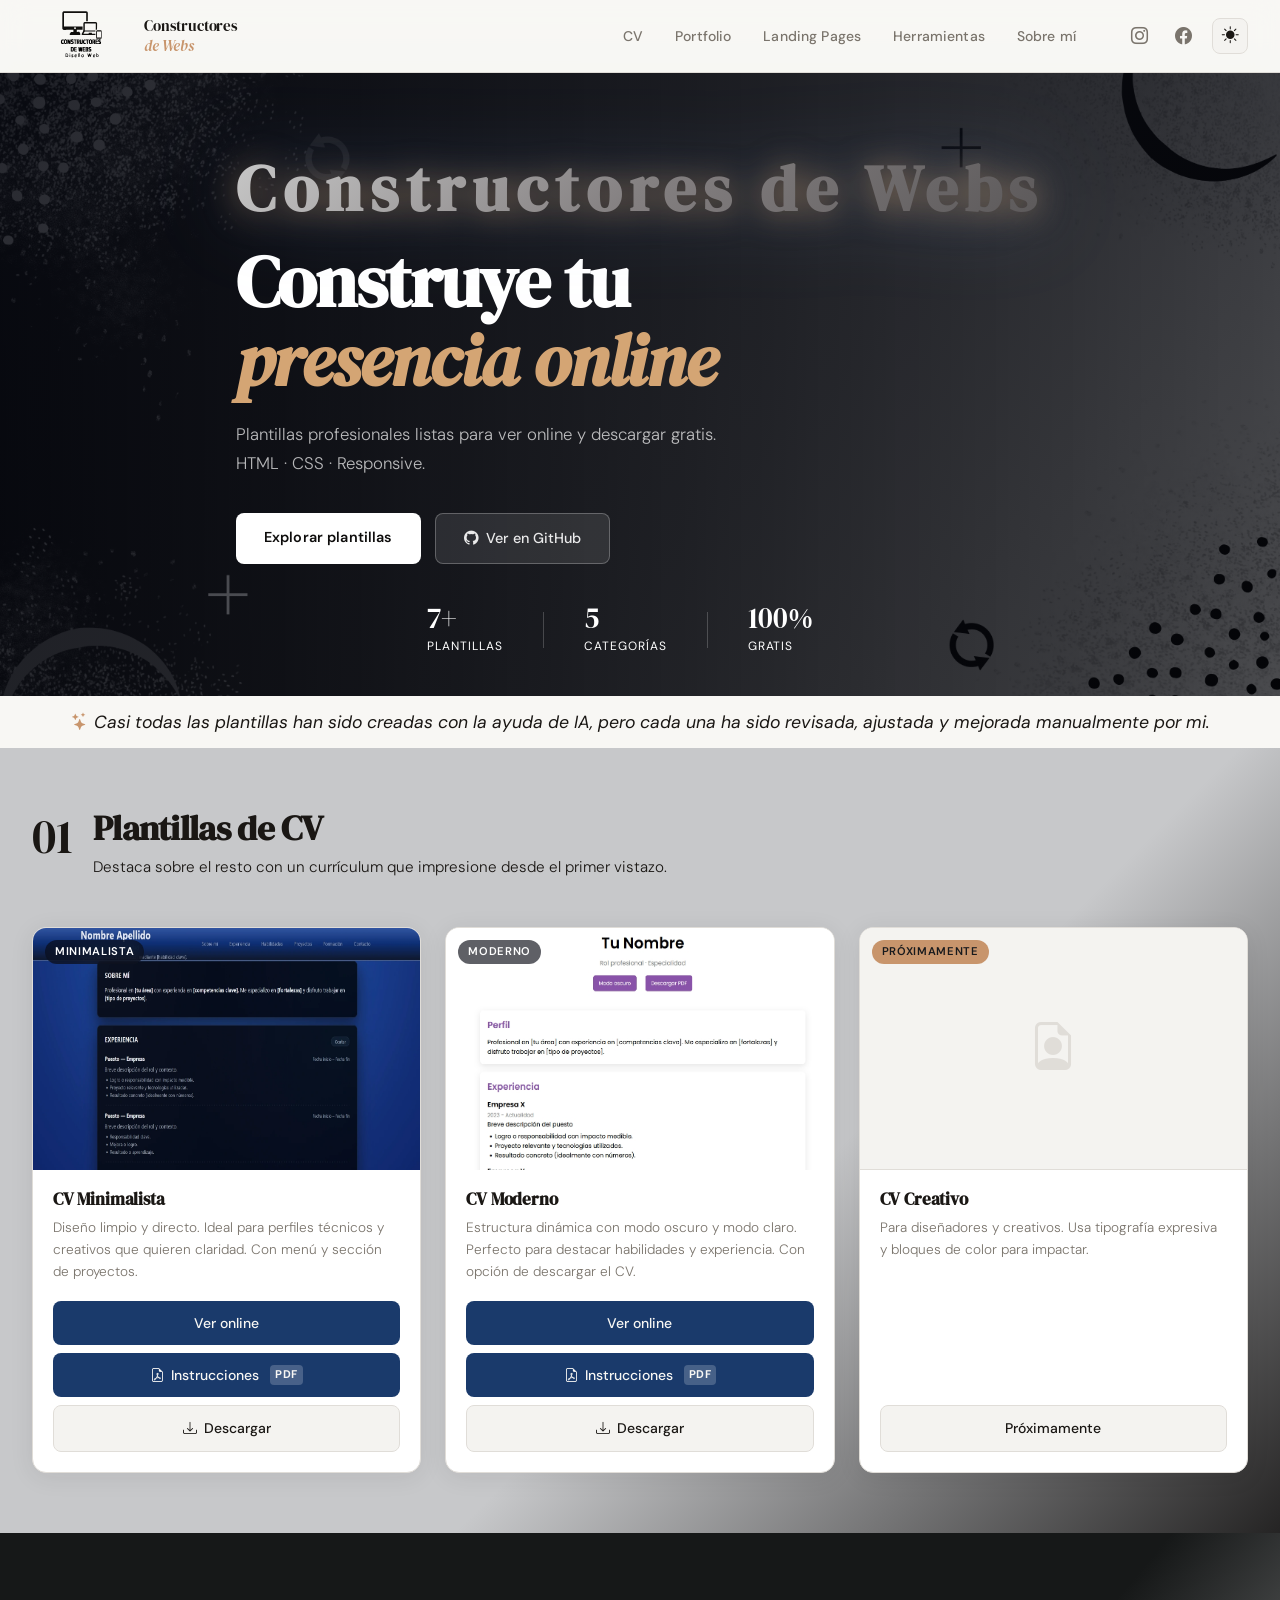
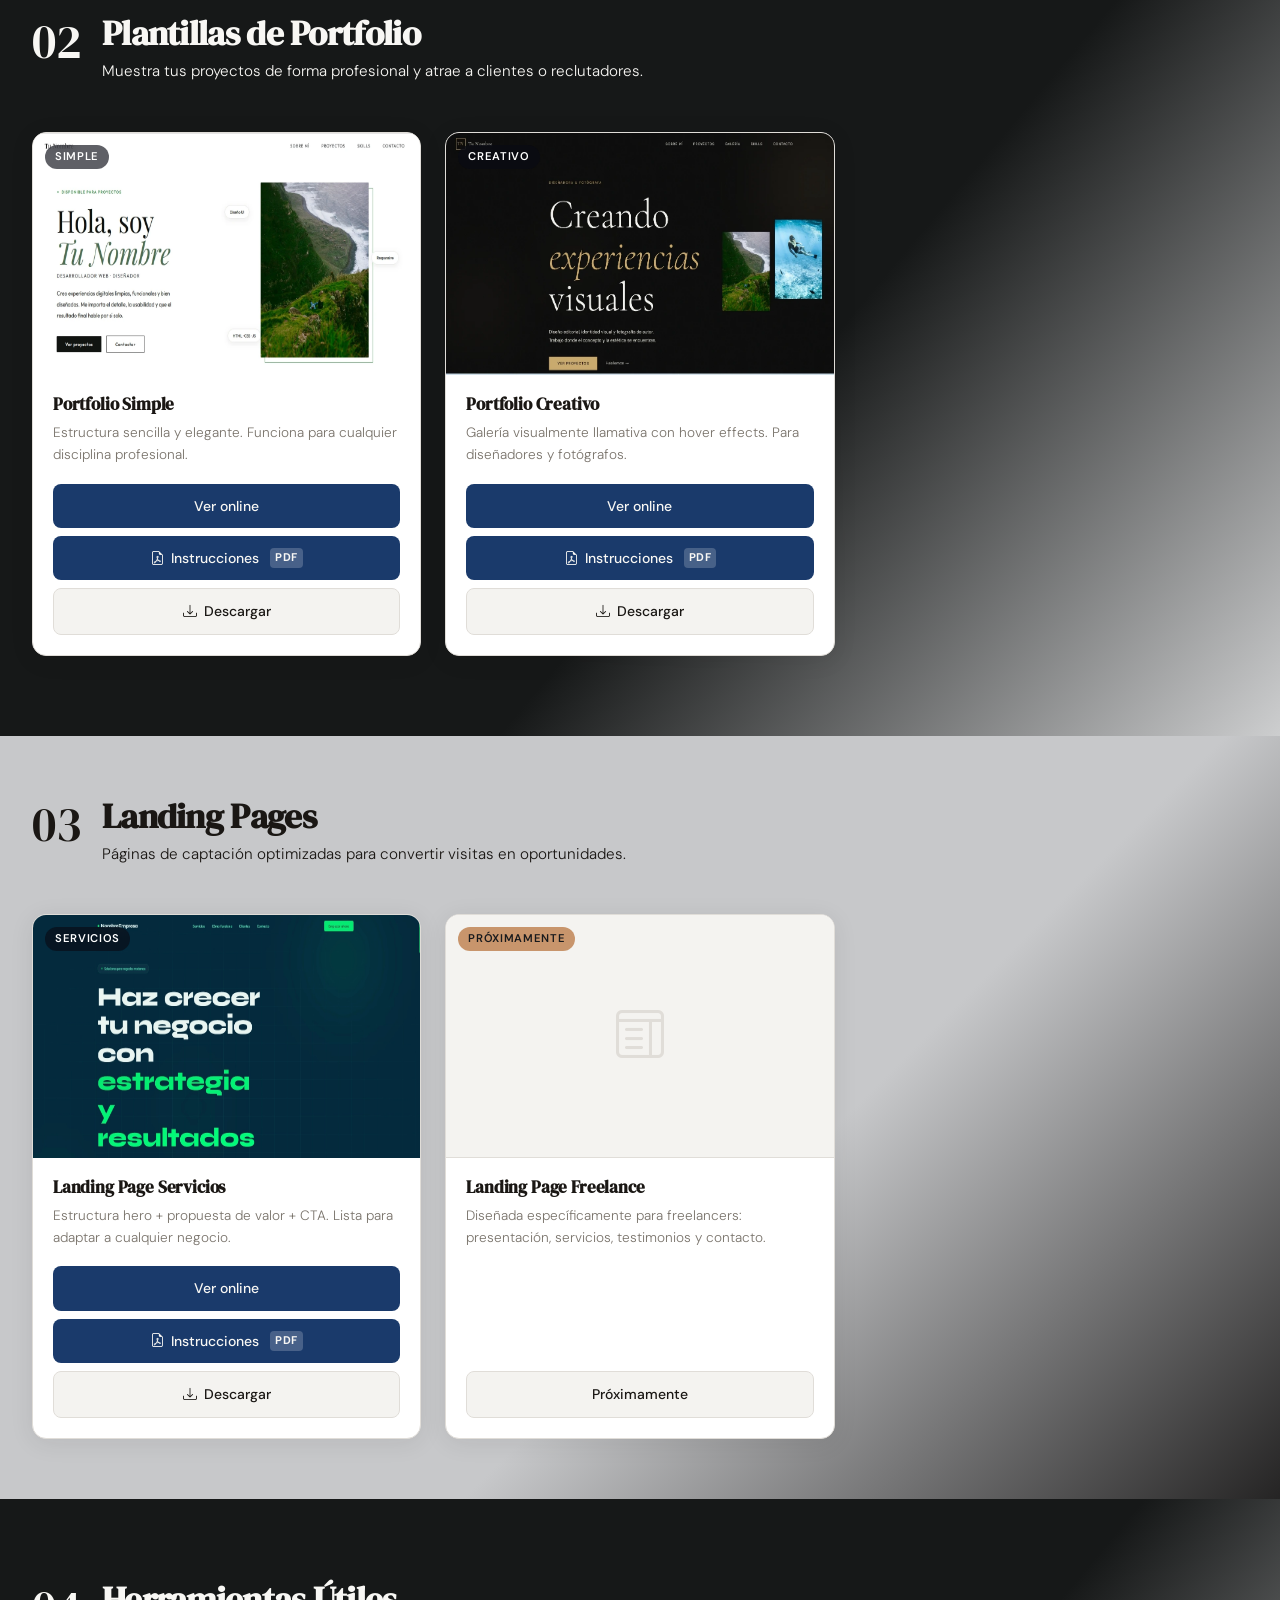
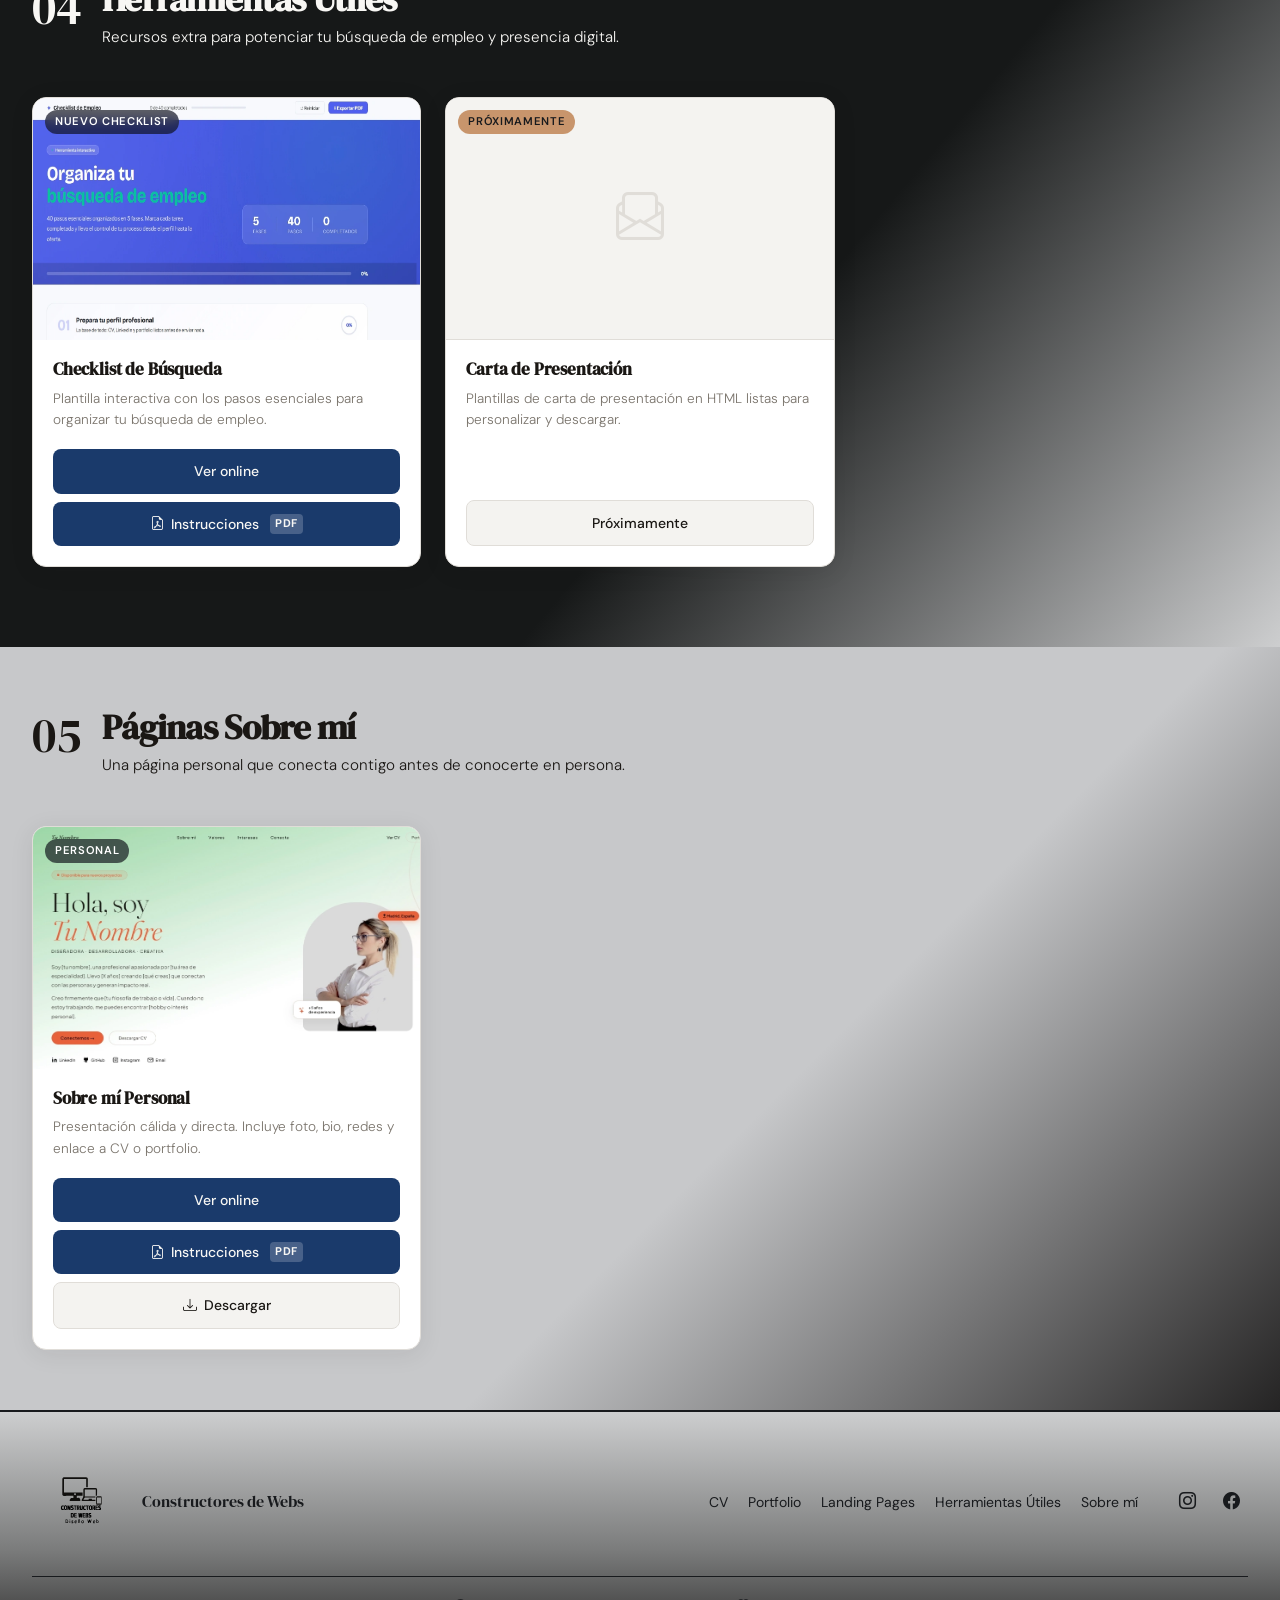
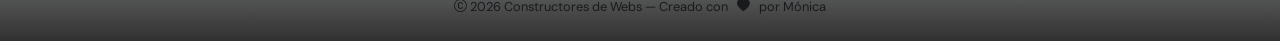
==== commit 9bf3b46f: "checklist" ====
--- a/index.html
+++ b/index.html
@@ -22,7 +22,7 @@
 
       <div class="logo-container">
         <div class="logo">
-          <img id="logo-img" src="img/logo-laptos-negro-fondo-transparente.svg" alt="Logo">
+          <img id="logo-img" src="img/logo-laptos-negro-fondo-transparente.svg" alt="">
         </div>
         <span class="site-name">Constructores<br><em>de Webs</em></span>
       </div>
